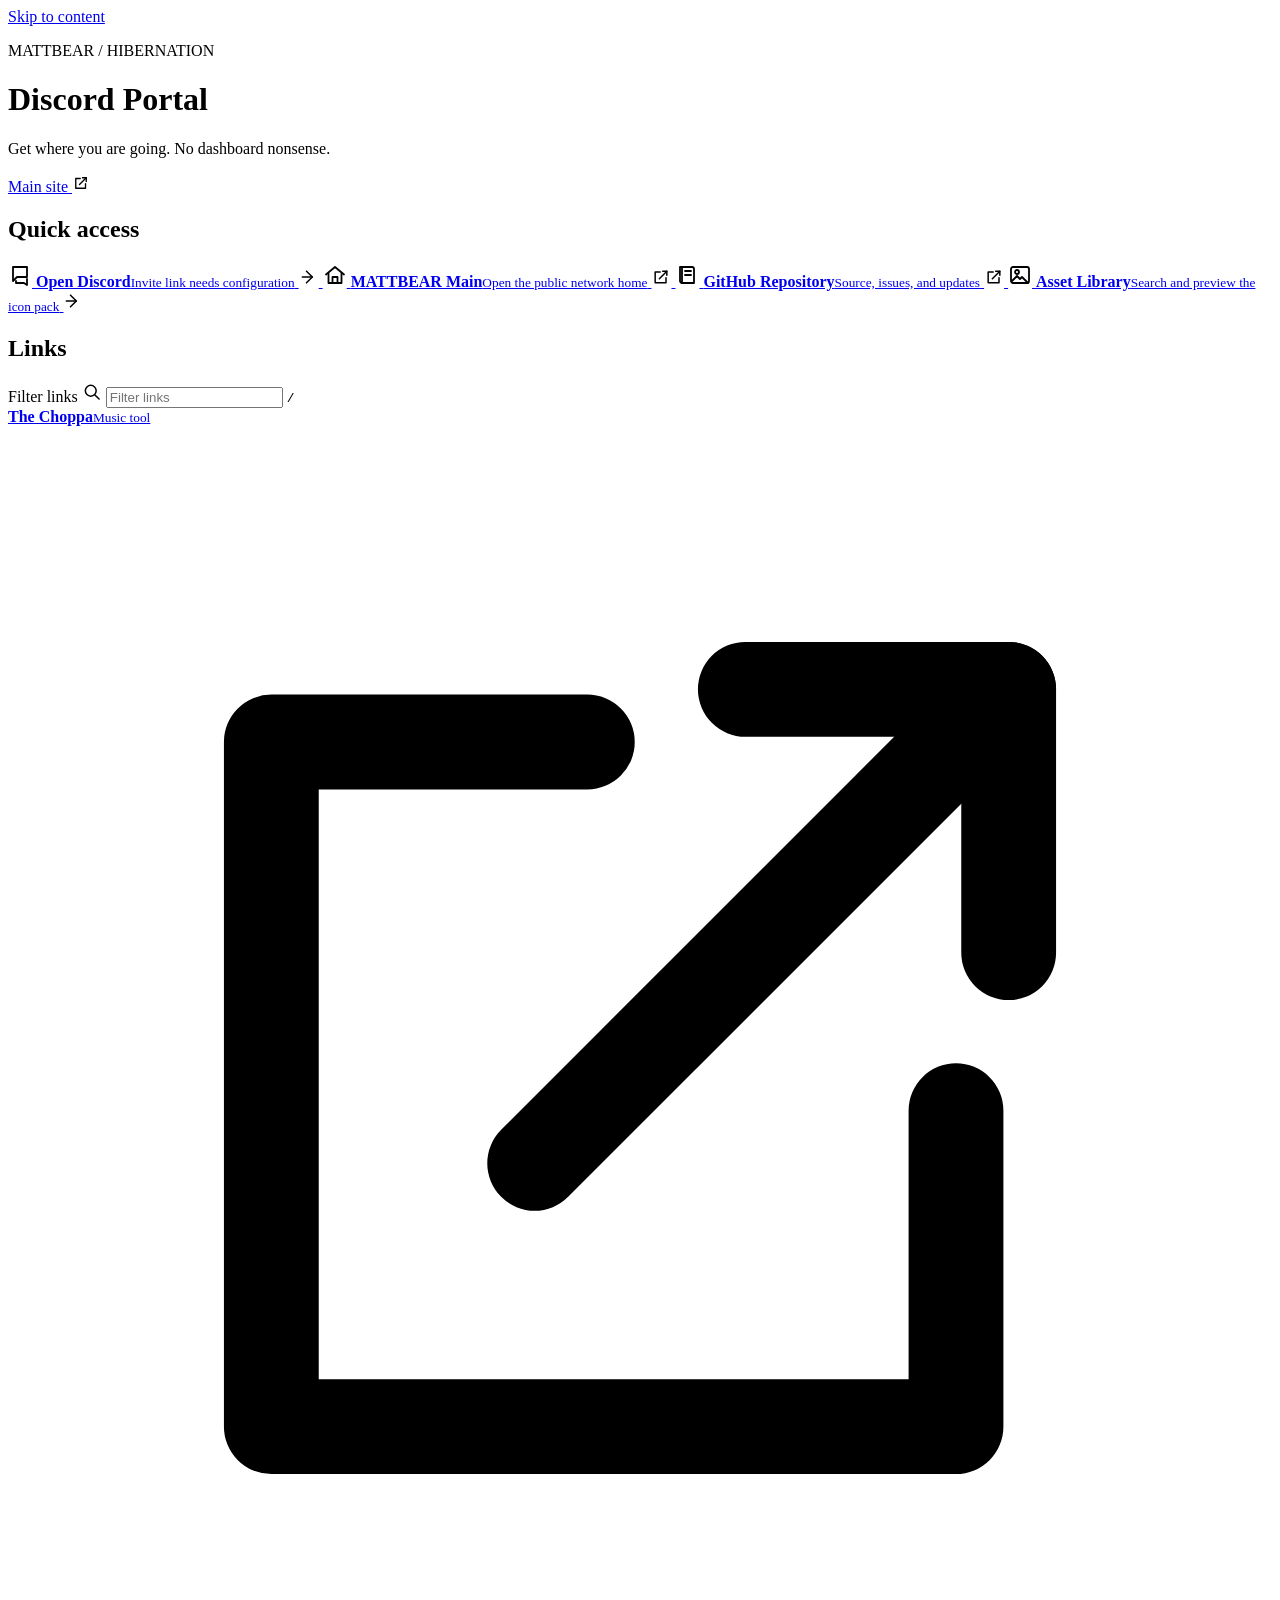
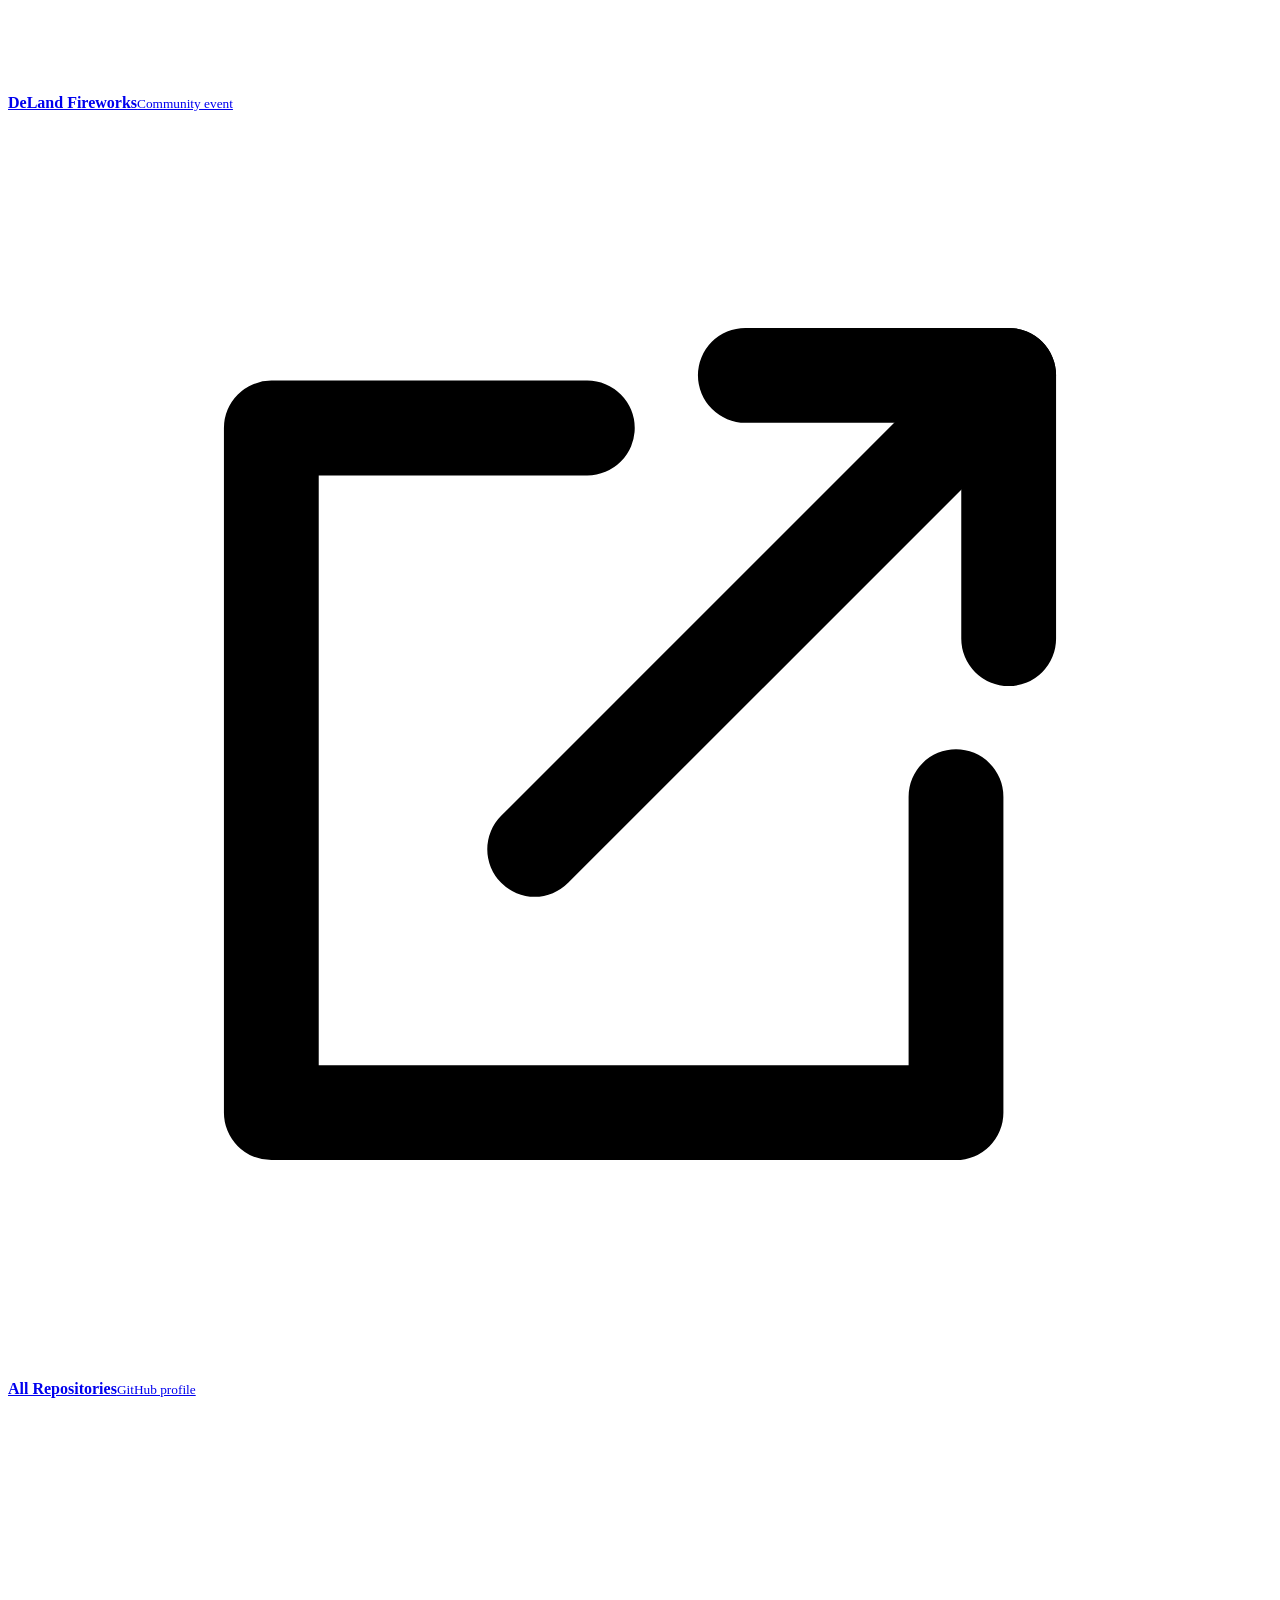
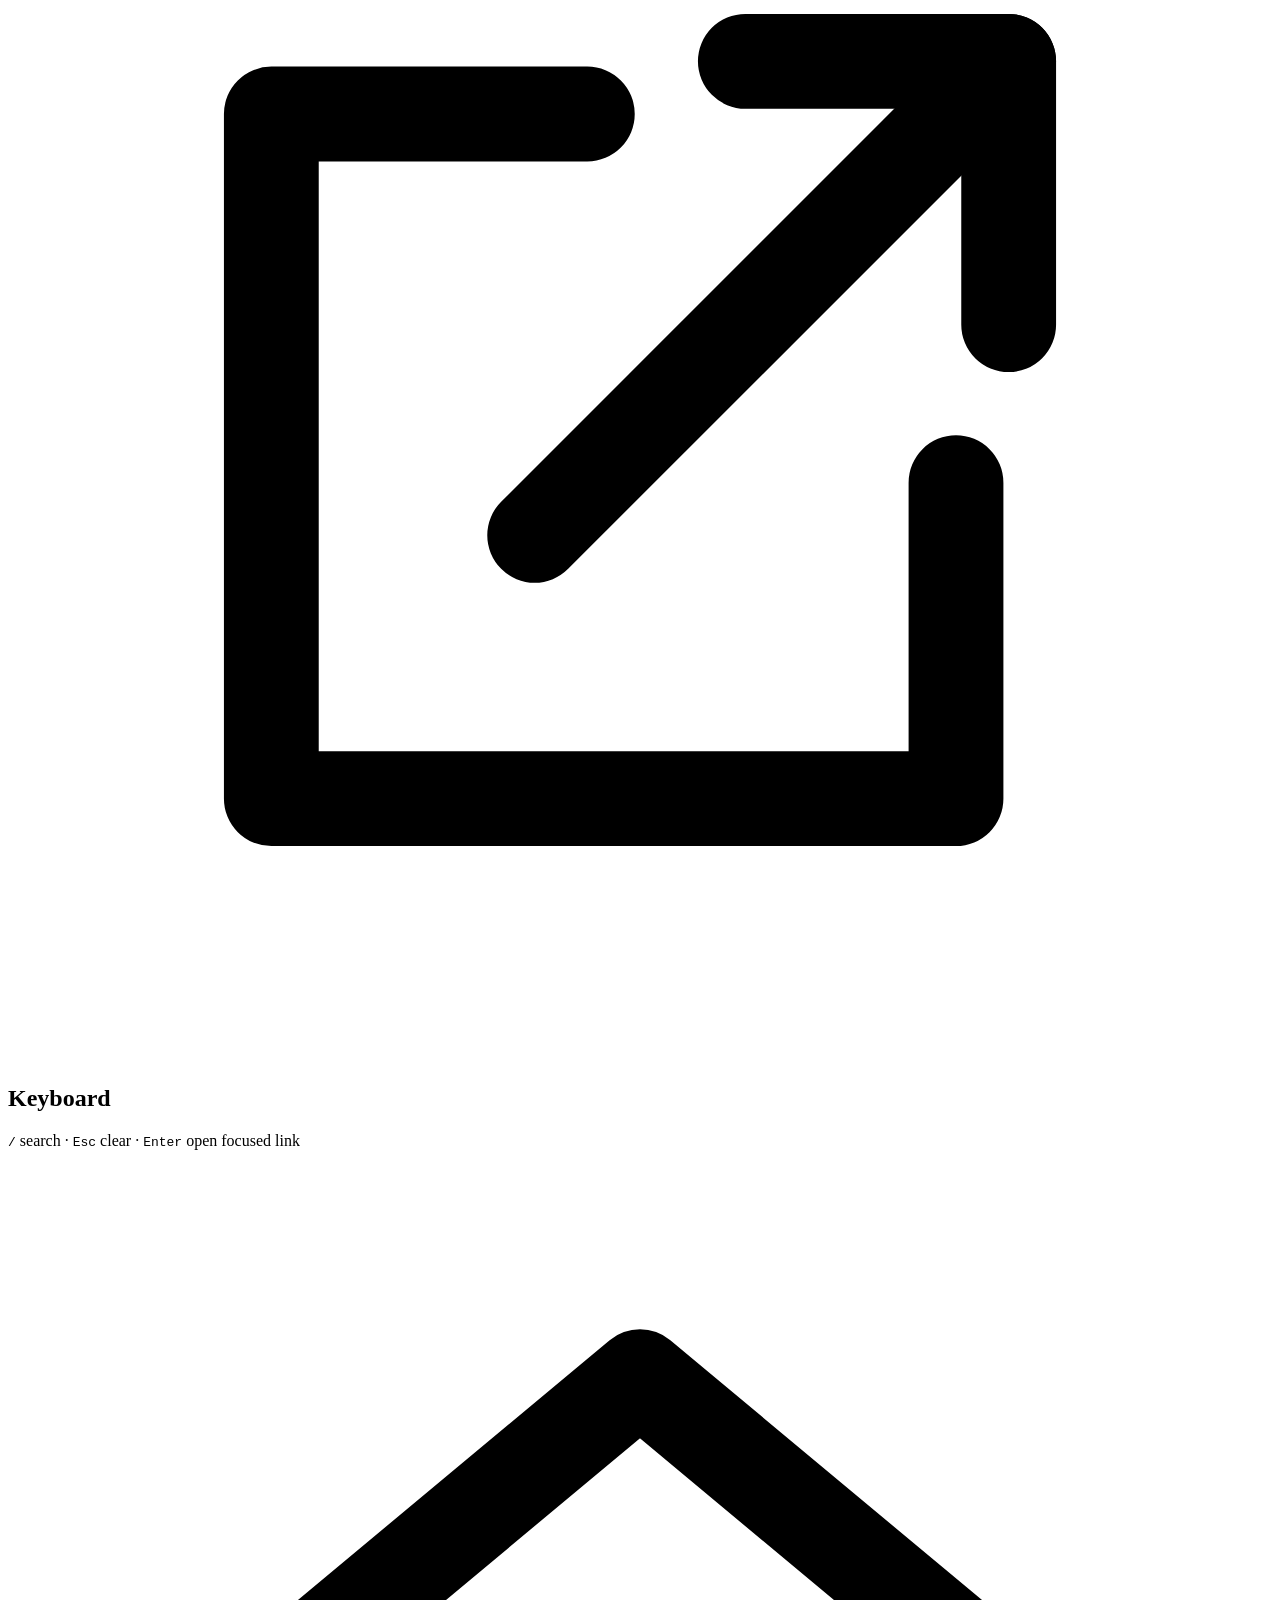
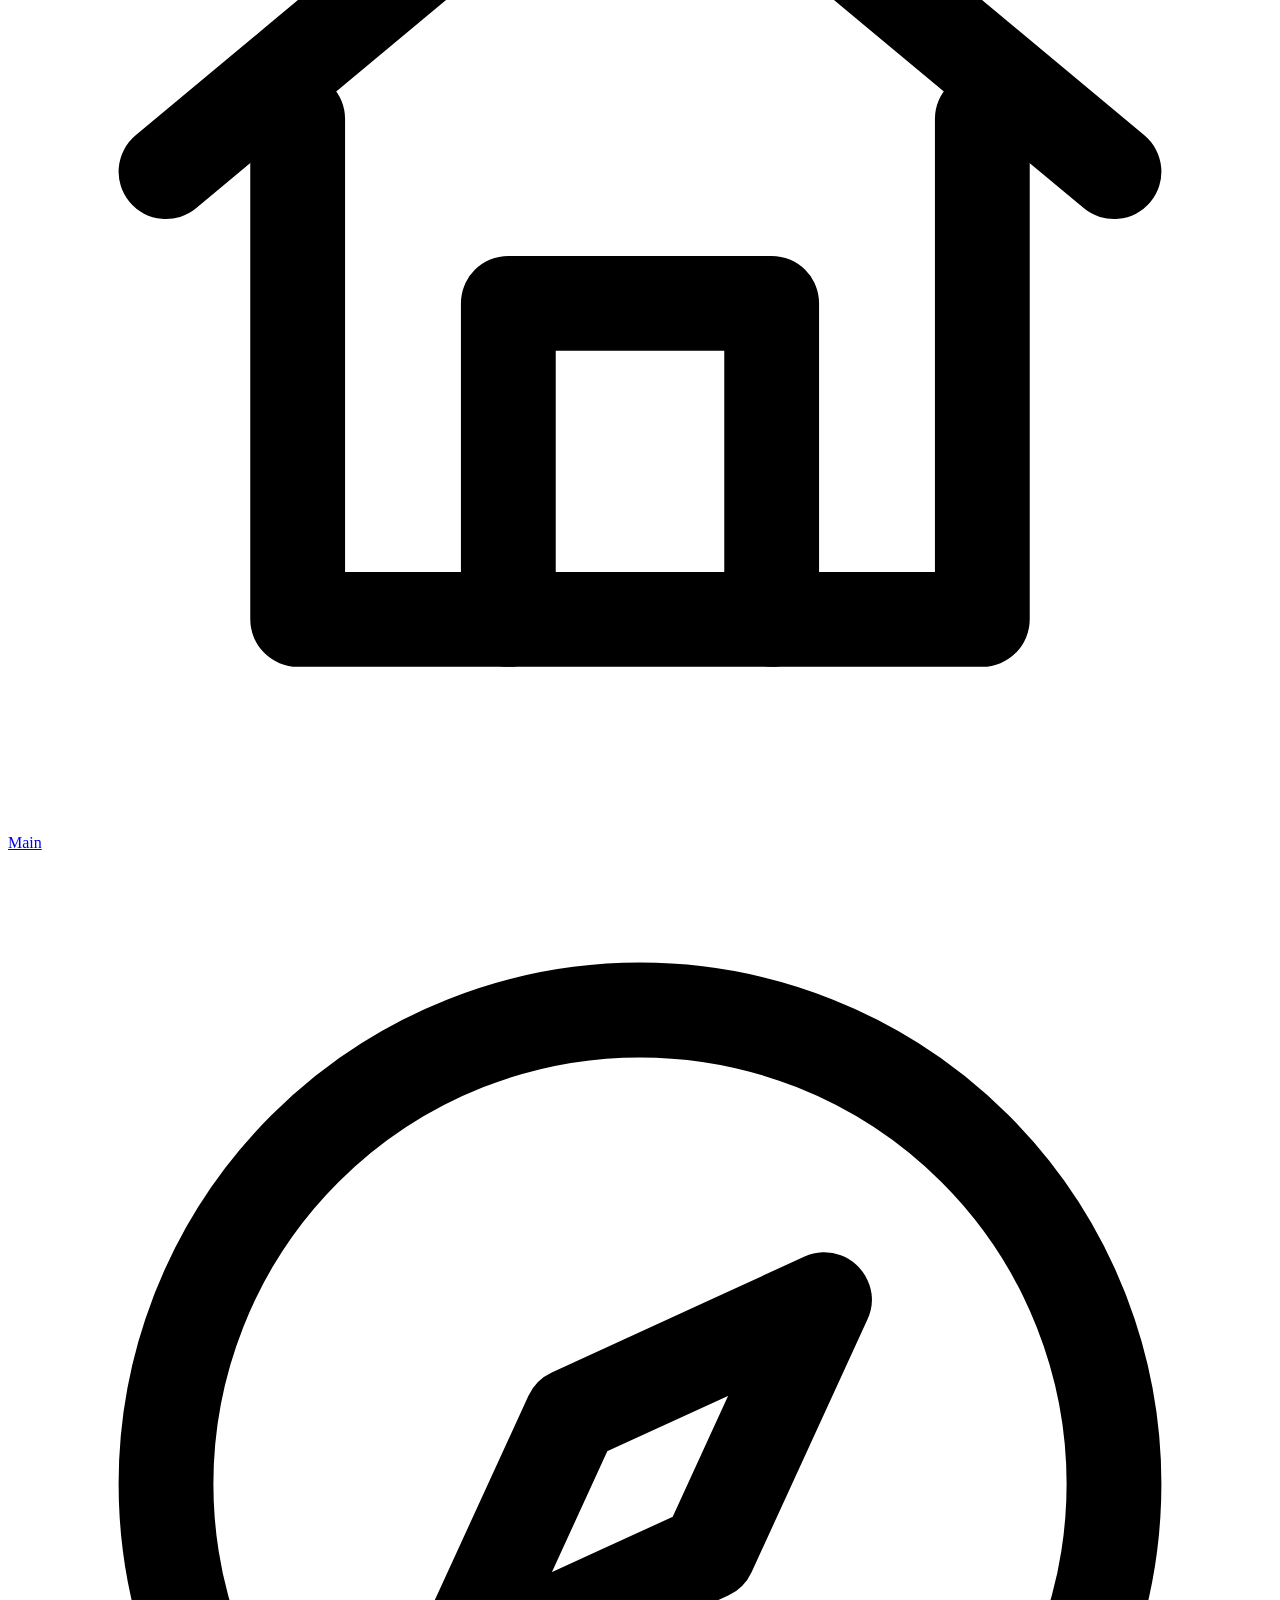
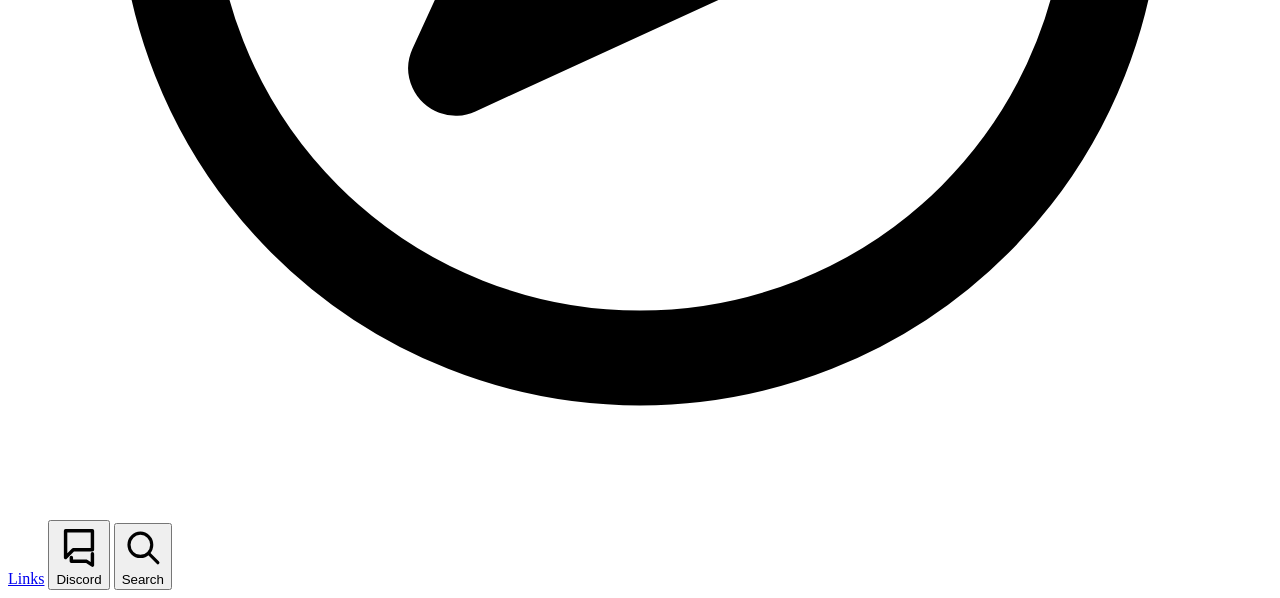
==== index.html @ 4f314963 "Build useful mobile-first Discord portal" ====
<!doctype html>
<html lang="en">
<head>
  <meta charset="utf-8">
  <meta name="viewport" content="width=device-width,initial-scale=1,viewport-fit=cover">
  <title>MATTBEAR Discord Portal</title>
  <meta name="description" content="Fast access to the MATTBEAR Discord community, projects, tools, and public links.">
  <meta name="theme-color" content="#1e1f22">
  <meta name="robots" content="index,follow">
  <link rel="canonical" href="https://bearicide.github.io/discord-/">
  <meta property="og:title" content="MATTBEAR Discord Portal">
  <meta property="og:description" content="Community links, projects, and tools in one fast mobile-first portal.">
  <meta property="og:type" content="website">
  <meta property="og:url" content="https://bearicide.github.io/discord-/">
  <link rel="stylesheet" href="css/tokens.css">
  <link rel="stylesheet" href="css/components.css">
  <link rel="stylesheet" href="css/app.css">
  <script type="application/ld+json">{"@context":"https://schema.org","@type":"WebSite","name":"MATTBEAR Discord Portal","url":"https://bearicide.github.io/discord-/"}</script>
</head>
<body>
  <a class="skip-link" href="#main">Skip to content</a>
  <header class="site-header">
    <div>
      <p class="eyebrow">MATTBEAR / HIBERNATION</p>
      <h1>Discord Portal</h1>
      <p class="subtitle">Get where you are going. No dashboard nonsense.</p>
    </div>
    <a class="header-link" href="https://bearicide.github.io/" aria-label="Open the main MATTBEAR site">
      Main site <img src="icons/navigation/external-link.svg" alt="" width="18" height="18">
    </a>
  </header>

  <main id="main">
    <section class="quick-actions" aria-labelledby="quick-heading">
      <h2 id="quick-heading">Quick access</h2>
      <div class="action-list">
        <a class="action-row primary" id="discord-link" href="#" aria-describedby="discord-status">
          <img src="icons/community/messages.svg" alt="" width="24" height="24">
          <span><strong>Open Discord</strong><small id="discord-status">Invite link needs configuration</small></span>
          <img src="icons/navigation/forward.svg" alt="" width="20" height="20">
        </a>
        <a class="action-row" href="https://bearicide.github.io/">
          <img src="icons/navigation/home.svg" alt="" width="24" height="24">
          <span><strong>MATTBEAR Main</strong><small>Open the public network home</small></span>
          <img src="icons/navigation/external-link.svg" alt="" width="20" height="20">
        </a>
        <a class="action-row" href="https://github.com/bearicide/discord-">
          <img src="icons/media/repository.svg" alt="" width="24" height="24">
          <span><strong>GitHub Repository</strong><small>Source, issues, and updates</small></span>
          <img src="icons/navigation/external-link.svg" alt="" width="20" height="20">
        </a>
        <a class="action-row" href="preview/">
          <img src="icons/media/image.svg" alt="" width="24" height="24">
          <span><strong>Asset Library</strong><small>Search and preview the icon pack</small></span>
          <img src="icons/navigation/forward.svg" alt="" width="20" height="20">
        </a>
      </div>
    </section>

    <section aria-labelledby="links-heading">
      <div class="section-heading">
        <h2 id="links-heading">Links</h2>
        <label class="search-box">
          <span class="sr-only">Filter links</span>
          <img src="icons/navigation/search.svg" alt="" width="20" height="20">
          <input id="link-search" type="search" placeholder="Filter links" autocomplete="off">
          <kbd>/</kbd>
        </label>
      </div>
      <div class="link-list" id="link-list">
        <a href="https://bearicide.github.io/the-choppa/" data-search="the choppa music audio launchkey">
          <span><strong>The Choppa</strong><small>Music tool</small></span><img src="icons/navigation/external-link.svg" alt="">
        </a>
        <a href="https://bearicide.github.io/delandfireworks/" data-search="deland fireworks flushing event">
          <span><strong>DeLand Fireworks</strong><small>Community event</small></span><img src="icons/navigation/external-link.svg" alt="">
        </a>
        <a href="https://github.com/bearicide" data-search="github repositories code projects">
          <span><strong>All Repositories</strong><small>GitHub profile</small></span><img src="icons/navigation/external-link.svg" alt="">
        </a>
      </div>
      <p class="empty-state" id="empty-state" hidden>No matching links.</p>
    </section>

    <section class="help" aria-labelledby="help-heading">
      <h2 id="help-heading">Keyboard</h2>
      <p><kbd>/</kbd> search · <kbd>Esc</kbd> clear · <kbd>Enter</kbd> open focused link</p>
    </section>
  </main>

  <nav class="mobile-nav" aria-label="Primary">
    <a href="https://bearicide.github.io/"><img src="icons/navigation/home.svg" alt=""><span>Main</span></a>
    <a href="#links-heading"><img src="icons/navigation/compass.svg" alt=""><span>Links</span></a>
    <button type="button" id="mobile-discord"><img src="icons/community/messages.svg" alt=""><span>Discord</span></button>
    <button type="button" id="mobile-search"><img src="icons/navigation/search.svg" alt=""><span>Search</span></button>
  </nav>

  <script src="js/config.js"></script>
  <script src="js/app.js"></script>
</body>
</html>
---- css/tokens.css ----
:root{
--discord-blurple:#5865F2;--discord-green:#23A559;--discord-yellow:#F0B232;--discord-red:#F23F43;
--discord-bg:#313338;--discord-bg-deep:#1E1F22;--discord-panel:#2B2D31;--discord-hover:#35373C;
--discord-line:#3F4147;--discord-text:#F2F3F5;--discord-muted:#B5BAC1;--discord-link:#00A8FC;
--radius-xs:4px;--radius-sm:8px;--radius-md:12px;--tap-size:44px;
}
---- css/components.css ----
.discord-shell{background:var(--discord-bg);color:var(--discord-text);font-family:Inter,system-ui,sans-serif}
.discord-row{display:flex;align-items:center;min-height:var(--tap-size);gap:.75rem;padding:.25rem .75rem;border-radius:var(--radius-xs)}
.discord-row:hover,.discord-row:focus-within{background:var(--discord-hover)}
.discord-icon{width:1.25rem;height:1.25rem;flex:none;color:var(--discord-muted)}
.discord-link{color:var(--discord-link);text-decoration:none}.discord-link:hover{text-decoration:underline}
.status-dot{width:.75rem;height:.75rem;border-radius:50%;display:inline-block}
.status-online{background:var(--discord-green)}.status-idle{background:var(--discord-yellow)}
.status-busy{background:var(--discord-red)}.status-offline{border:2px solid var(--discord-muted)}
@media(max-width:640px){.discord-row{padding:.4rem .65rem}.hide-mobile{display:none!important}}
@media(prefers-reduced-motion:reduce){*,*:before,*:after{scroll-behavior:auto!important;animation:none!important;transition:none!important}}
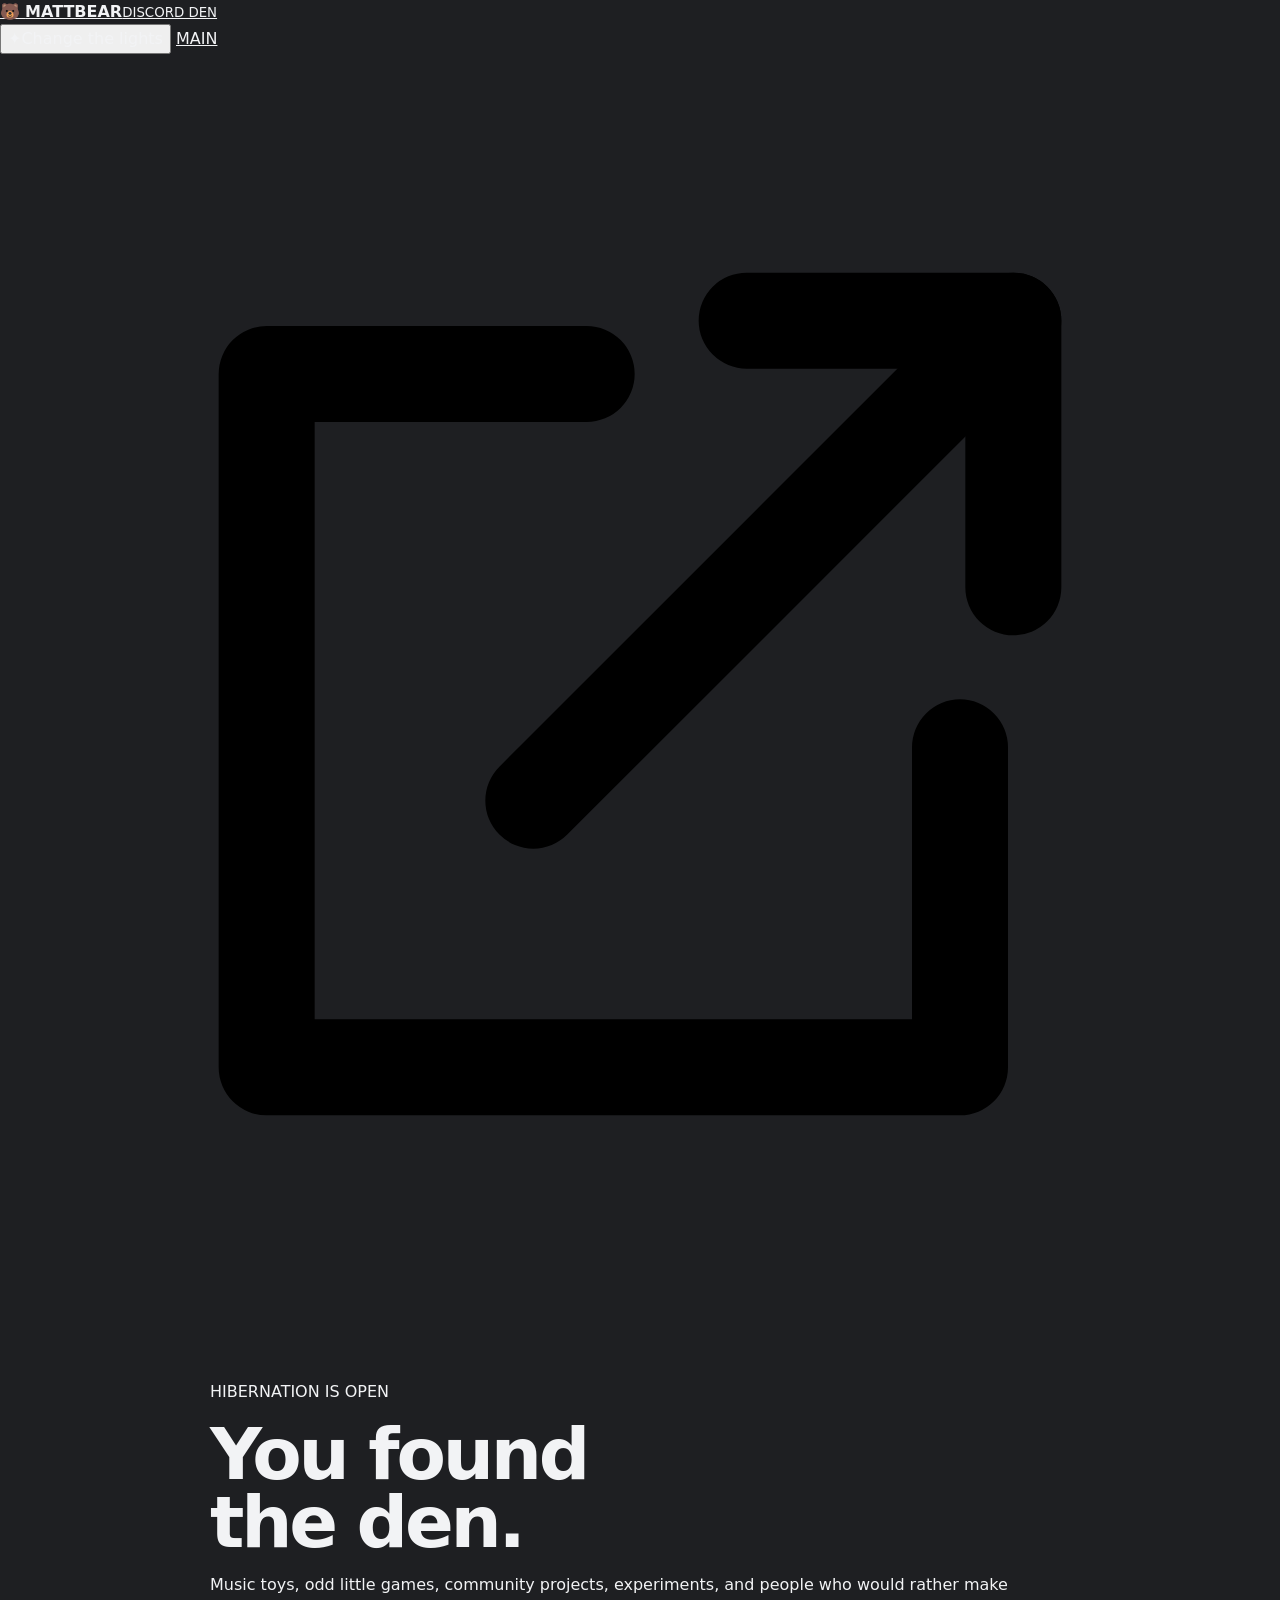
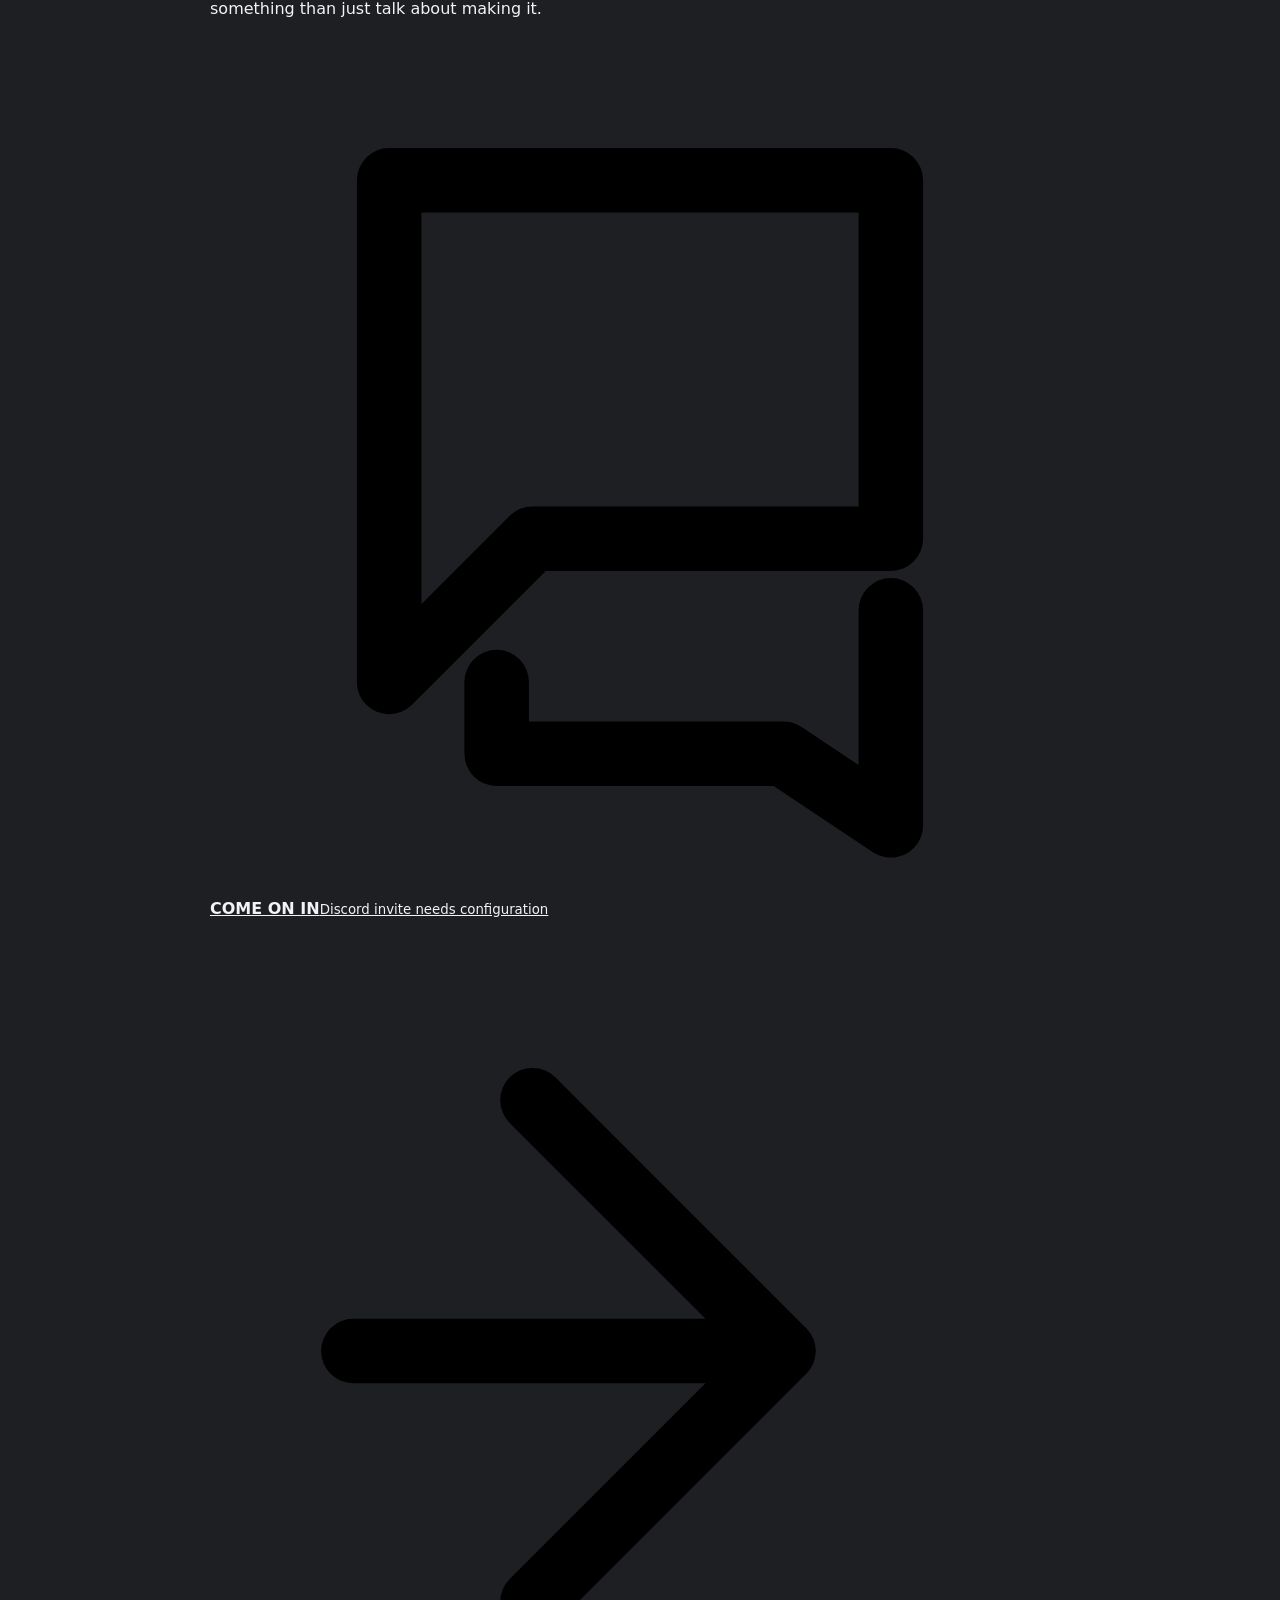
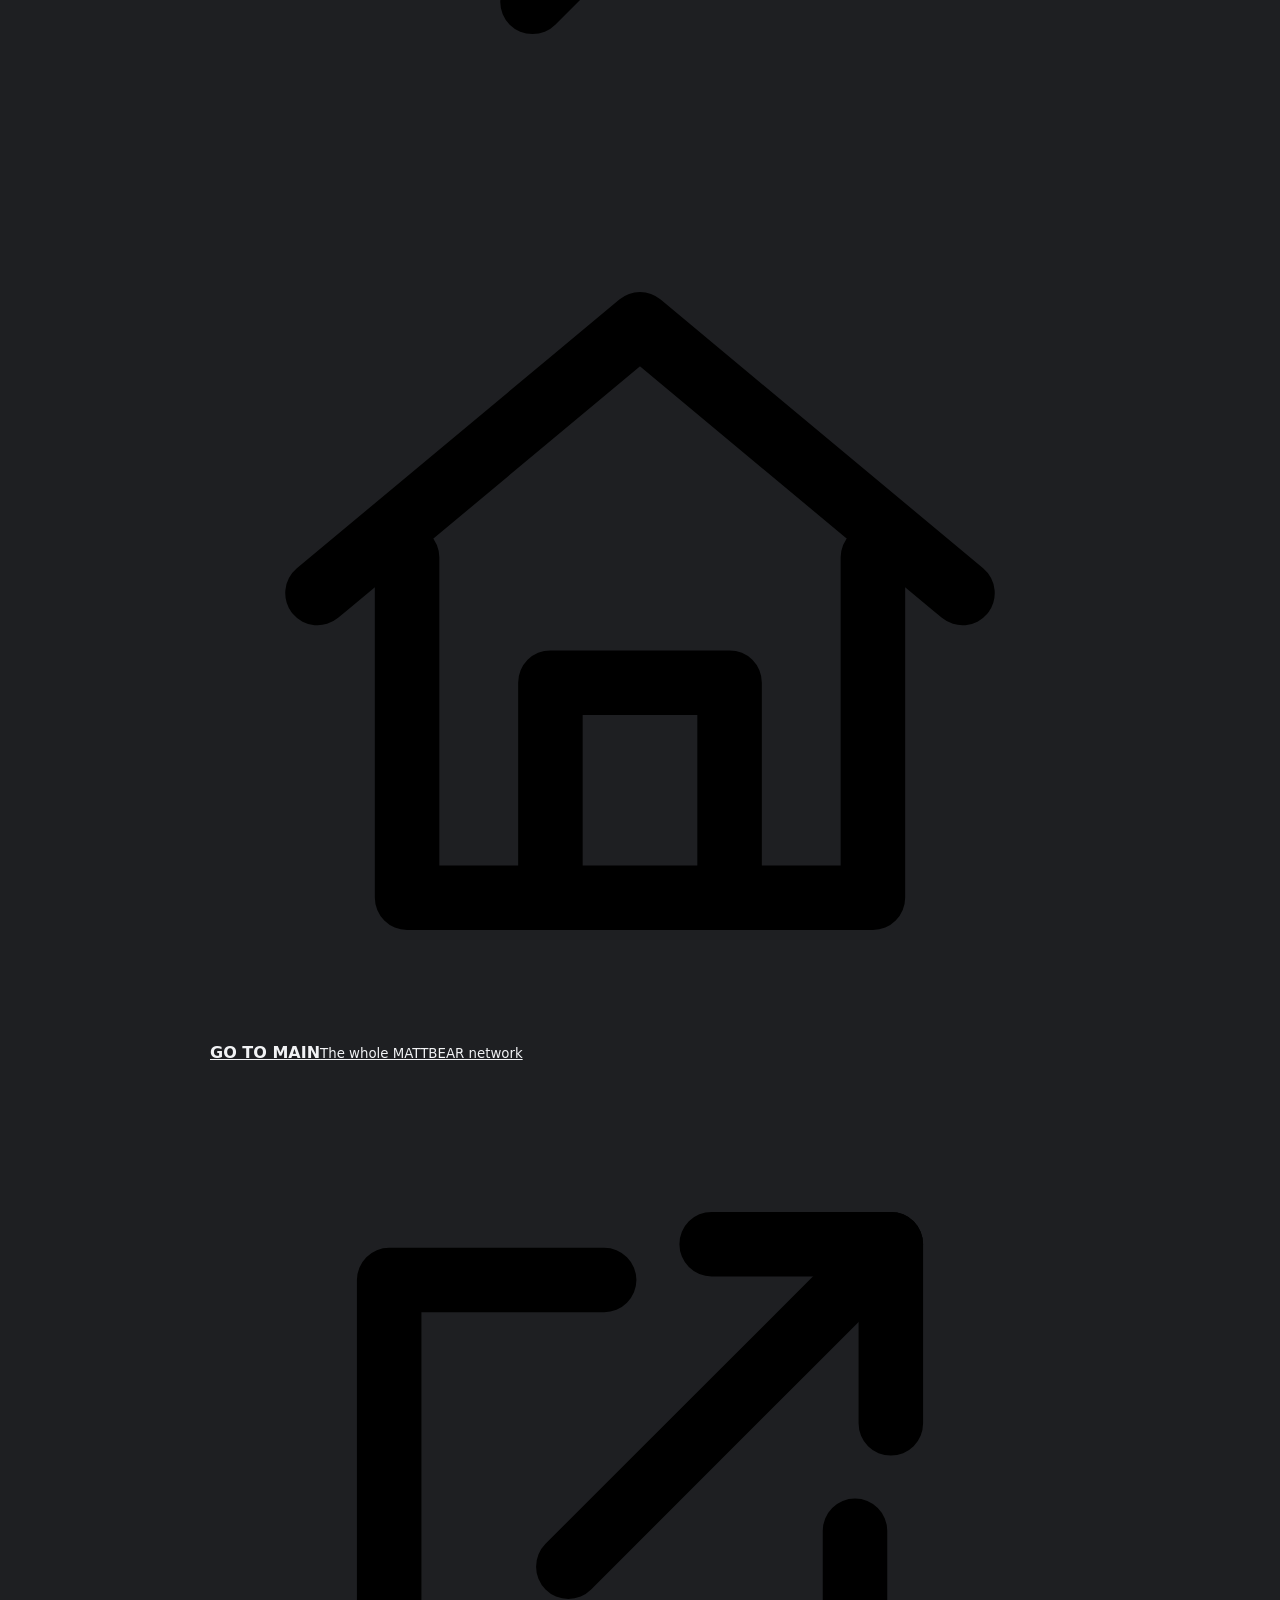
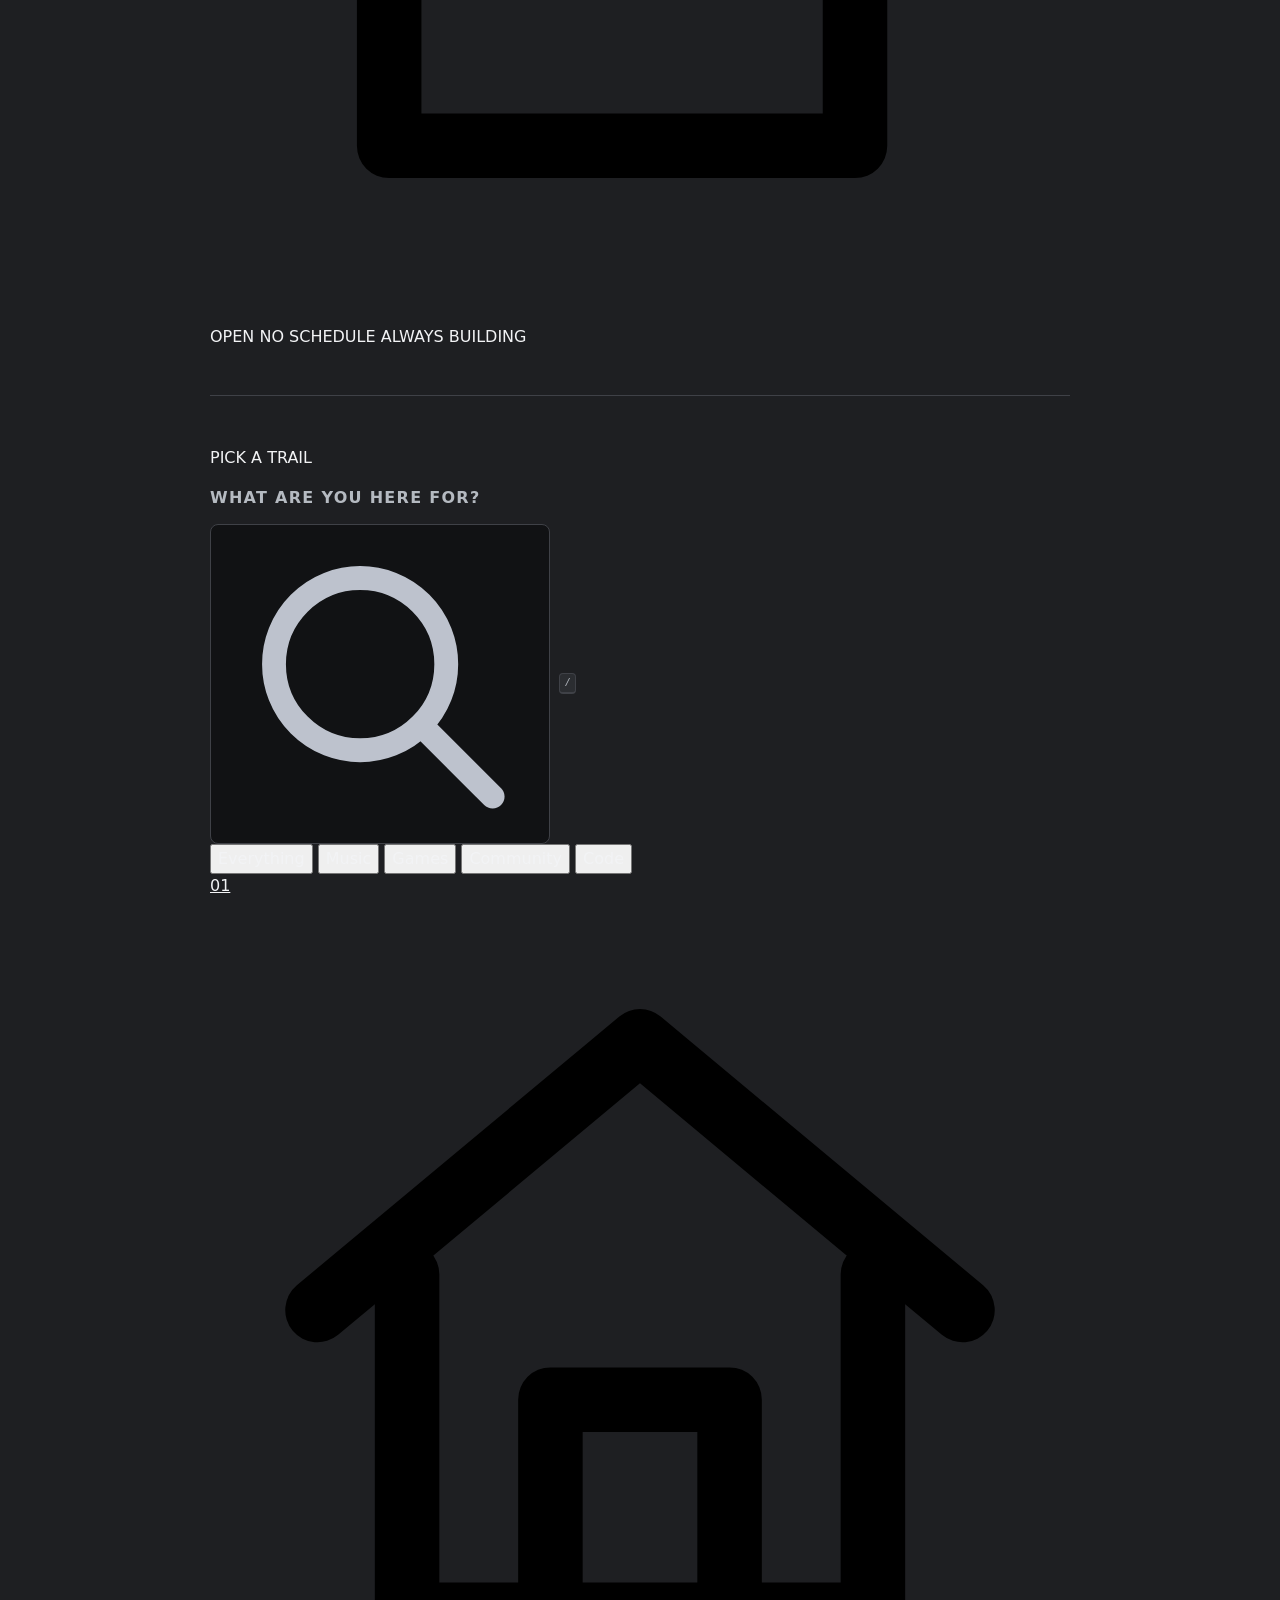
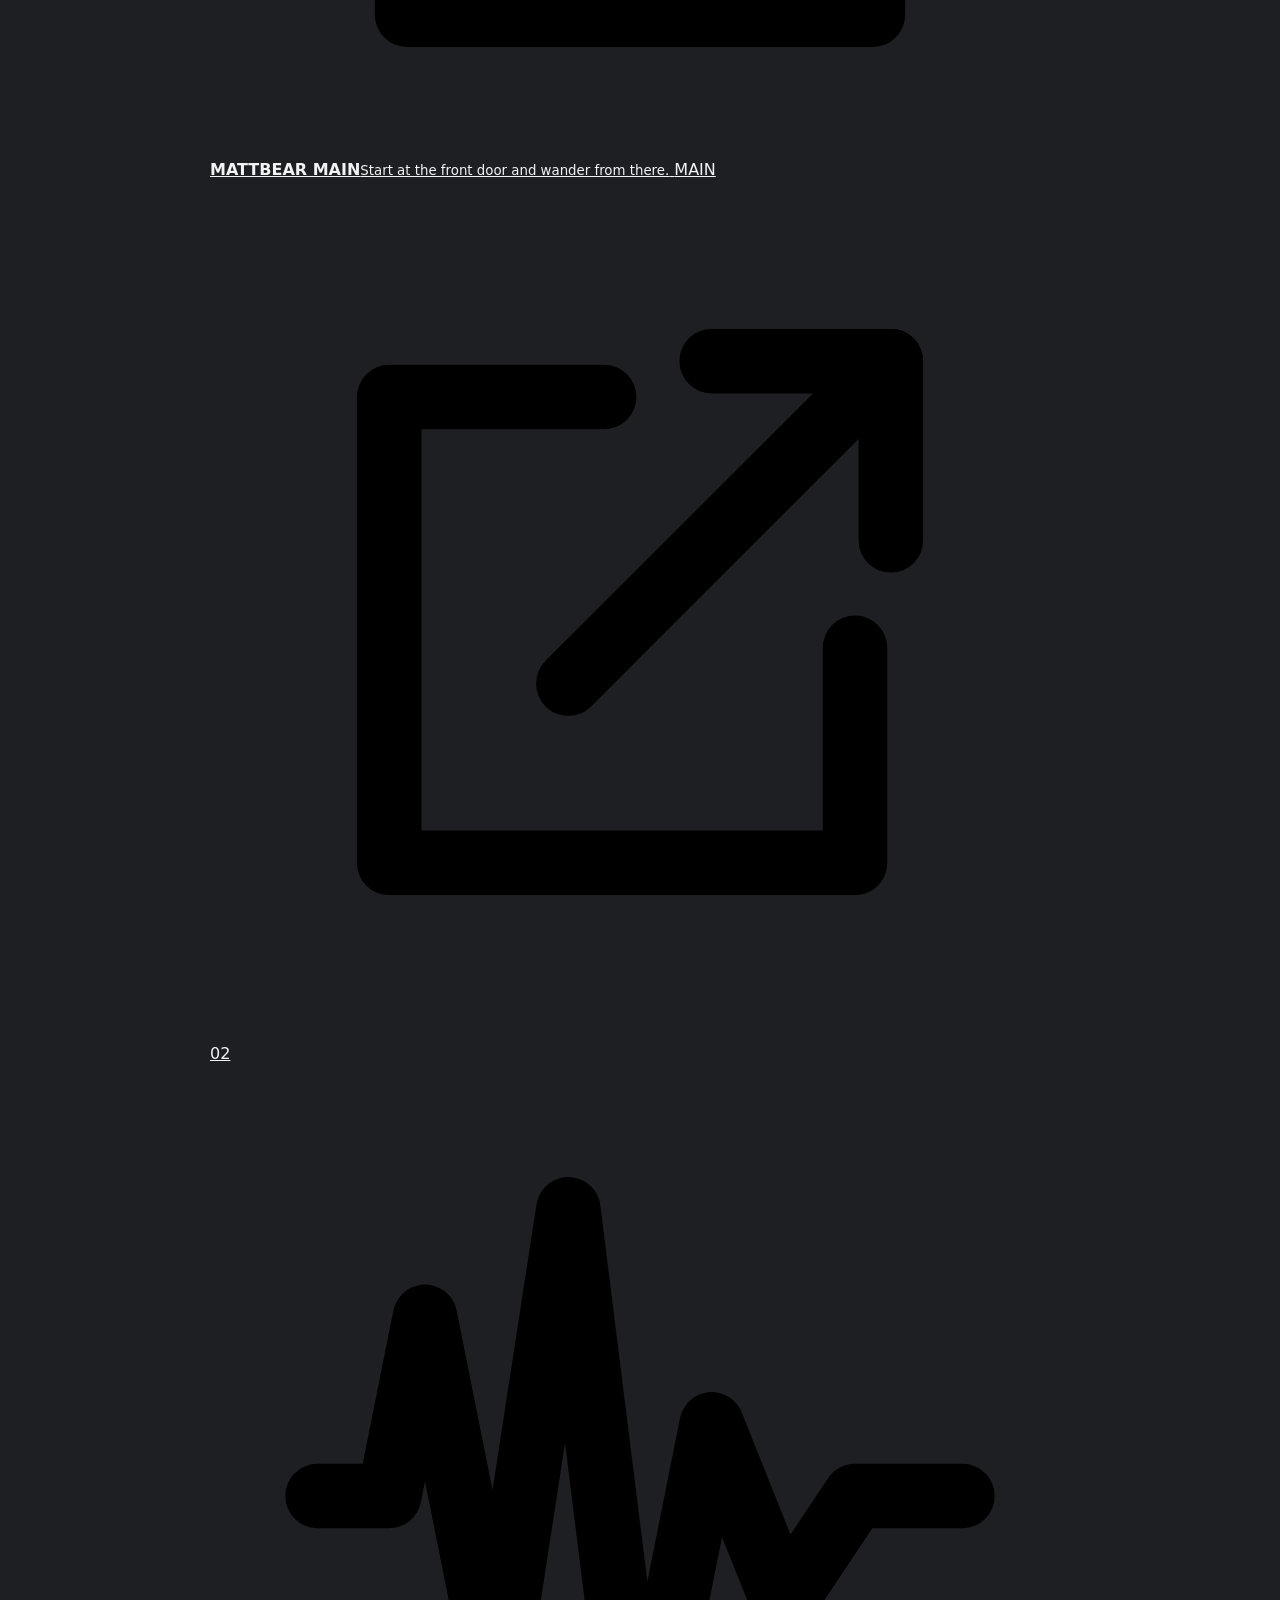
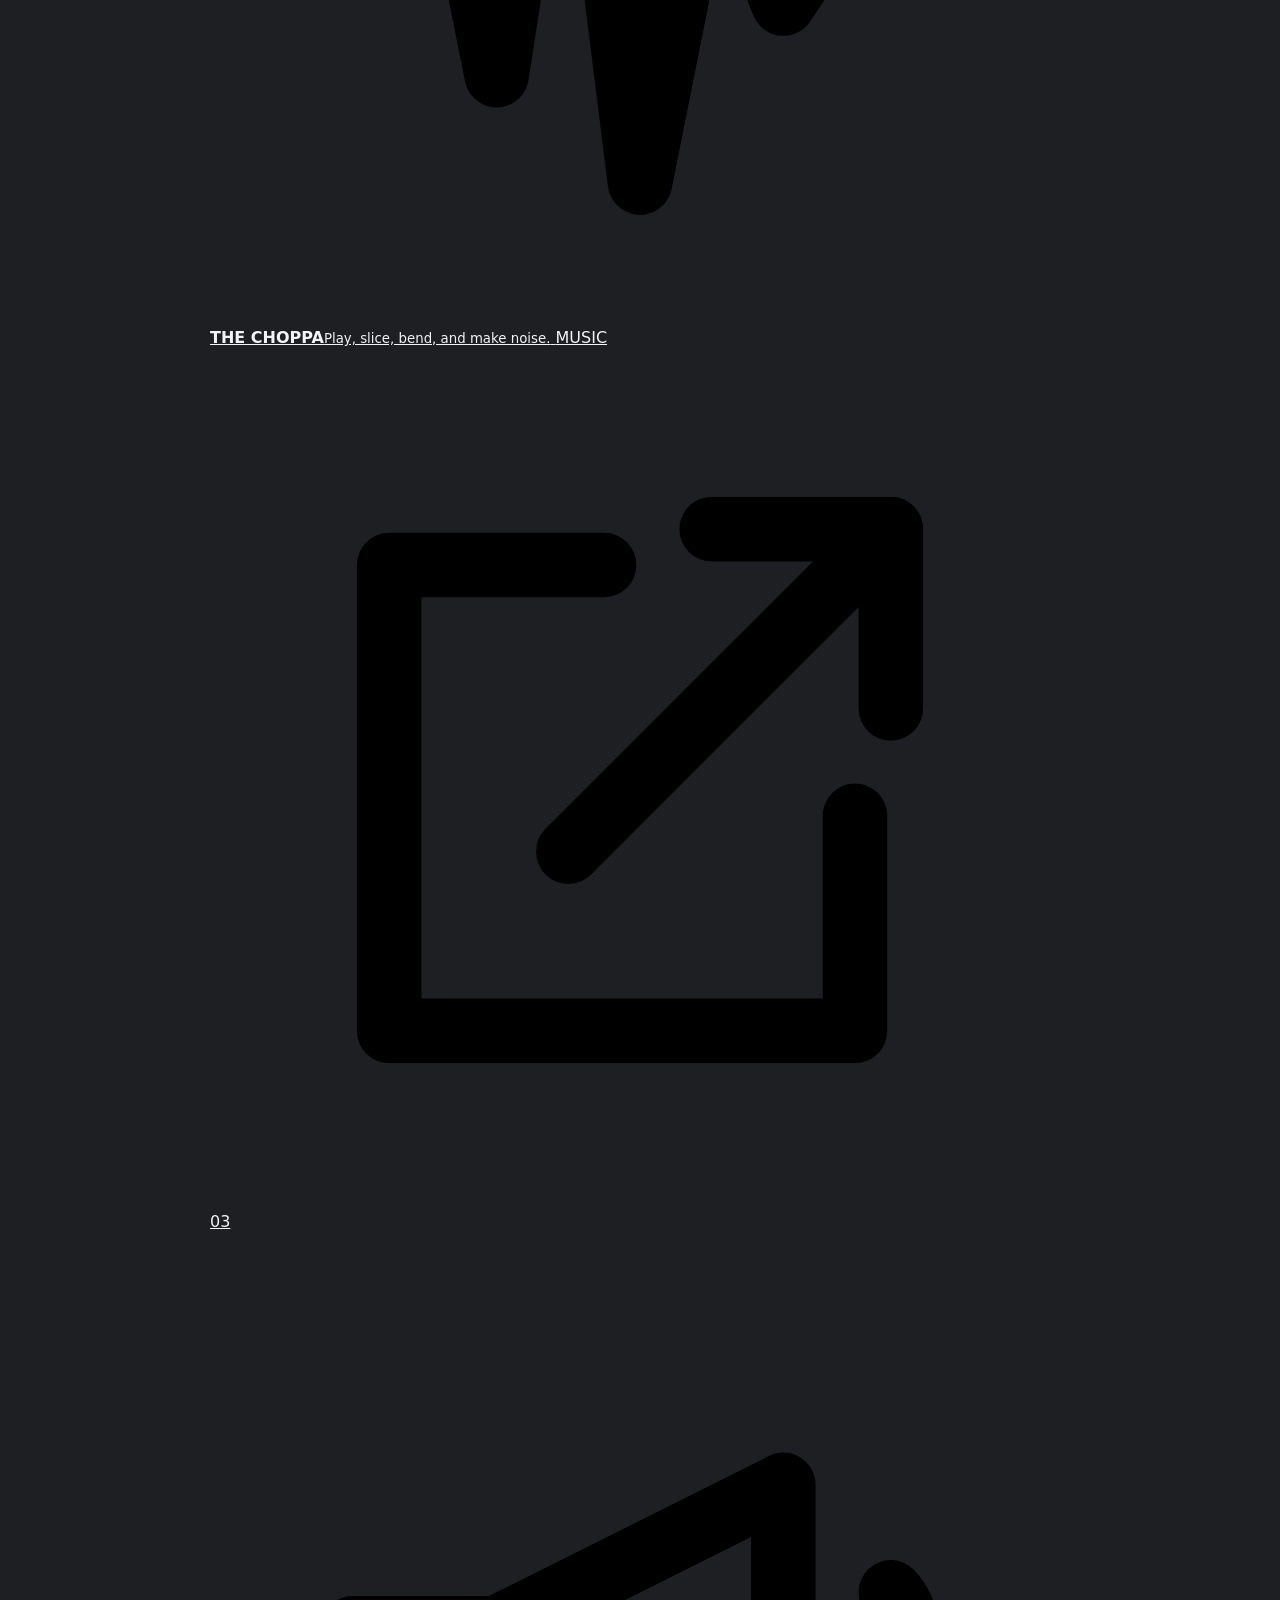
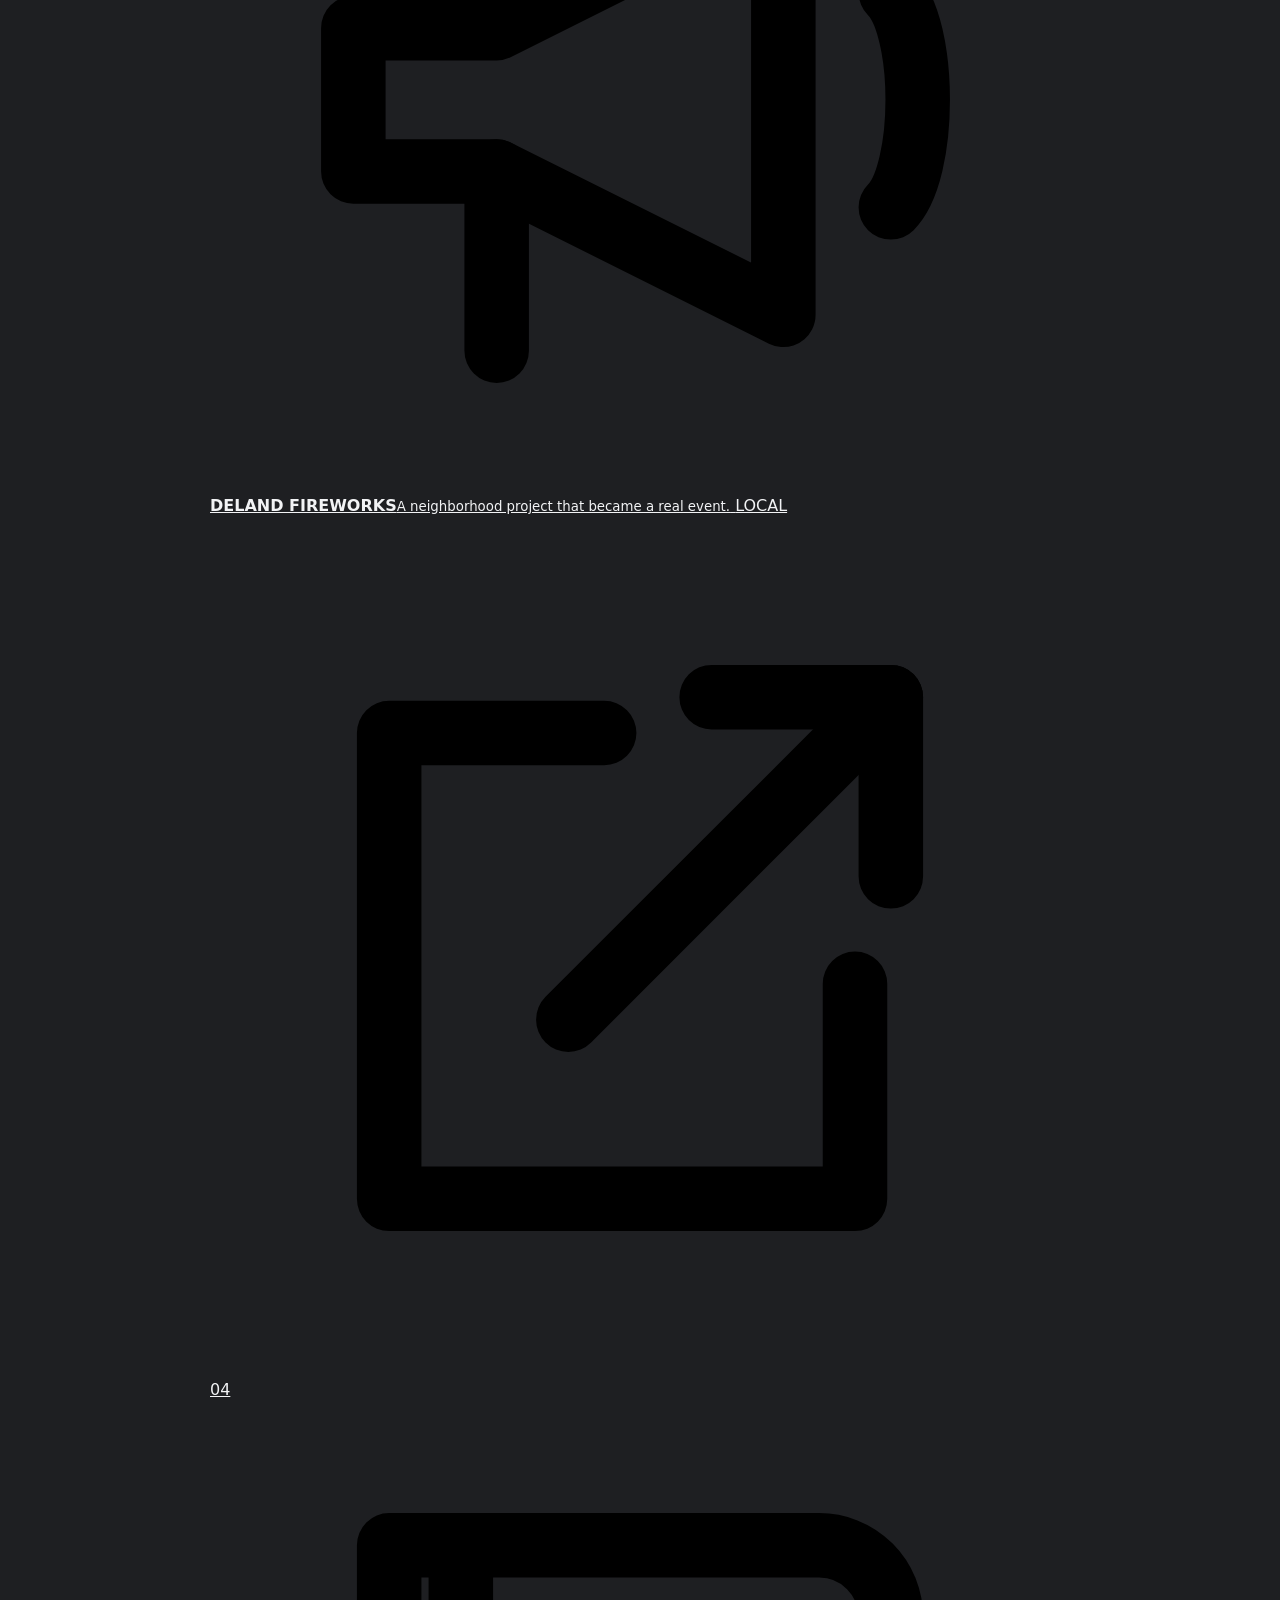
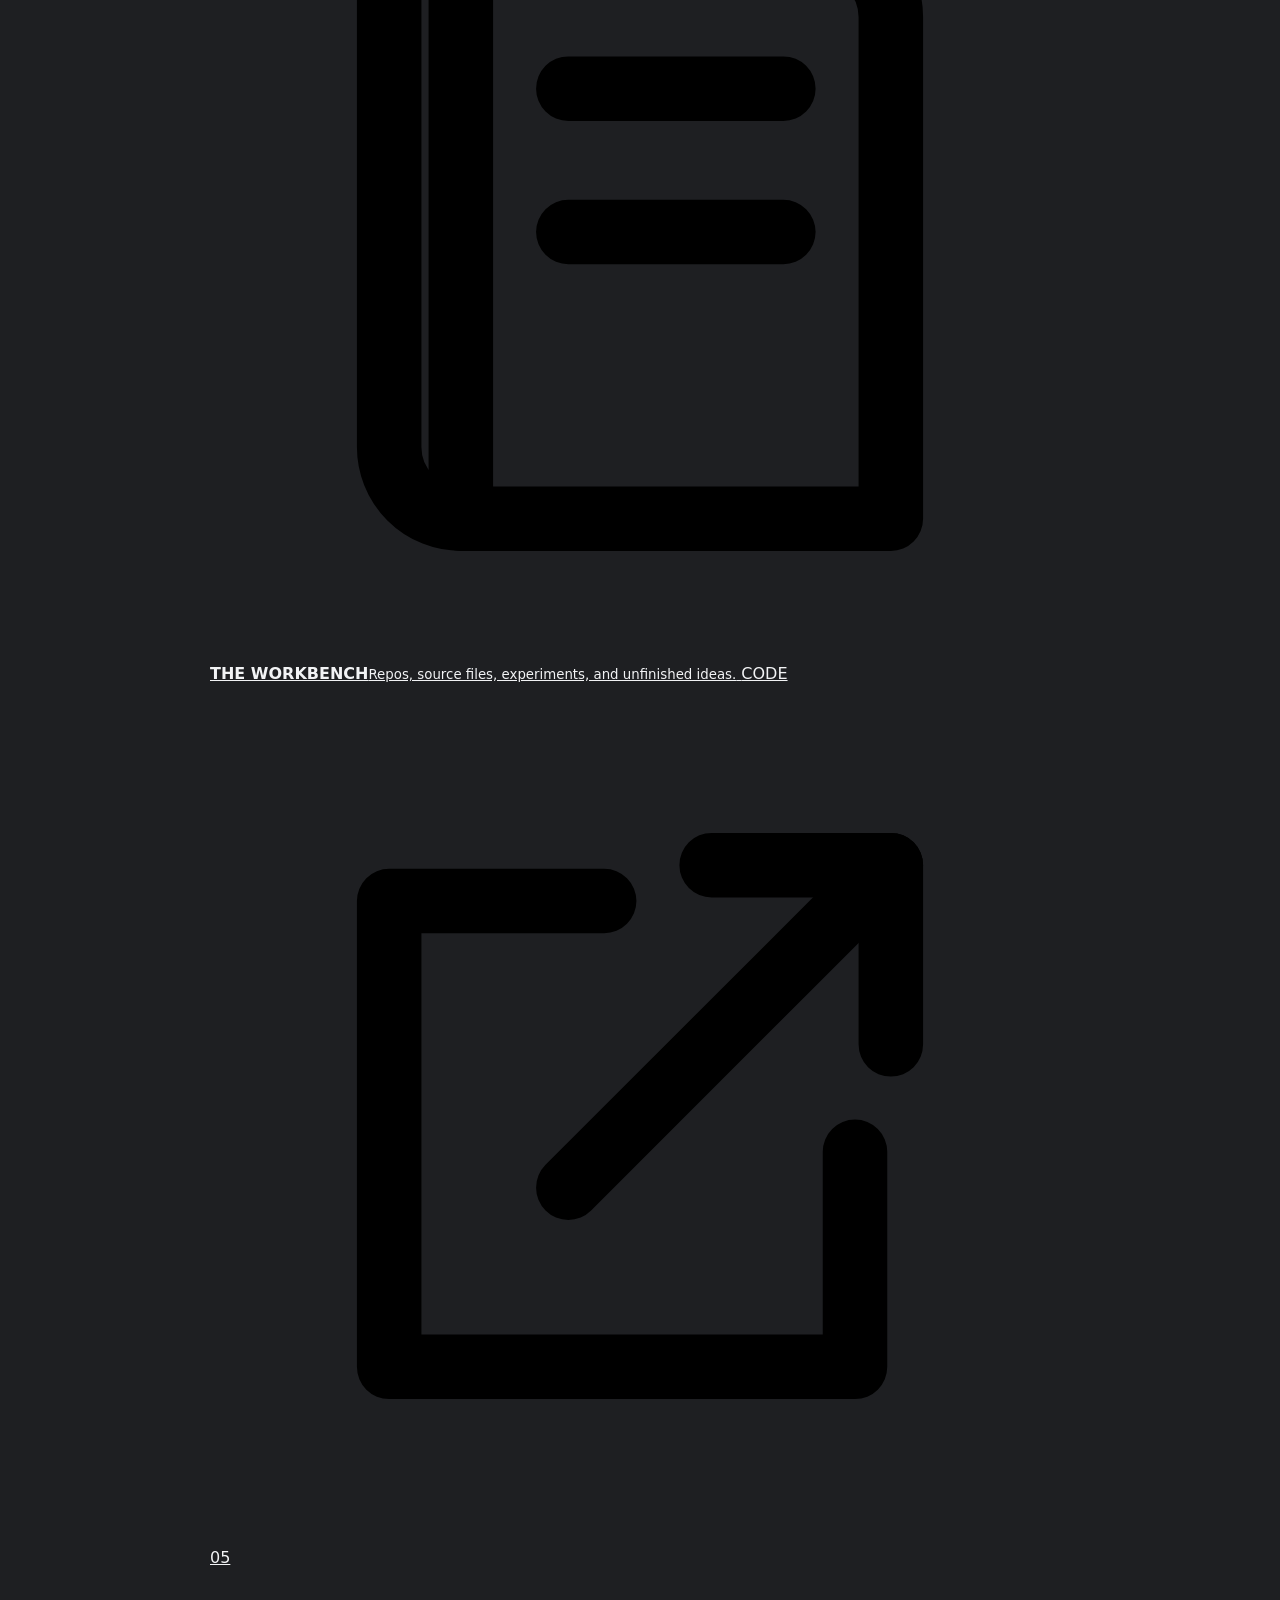
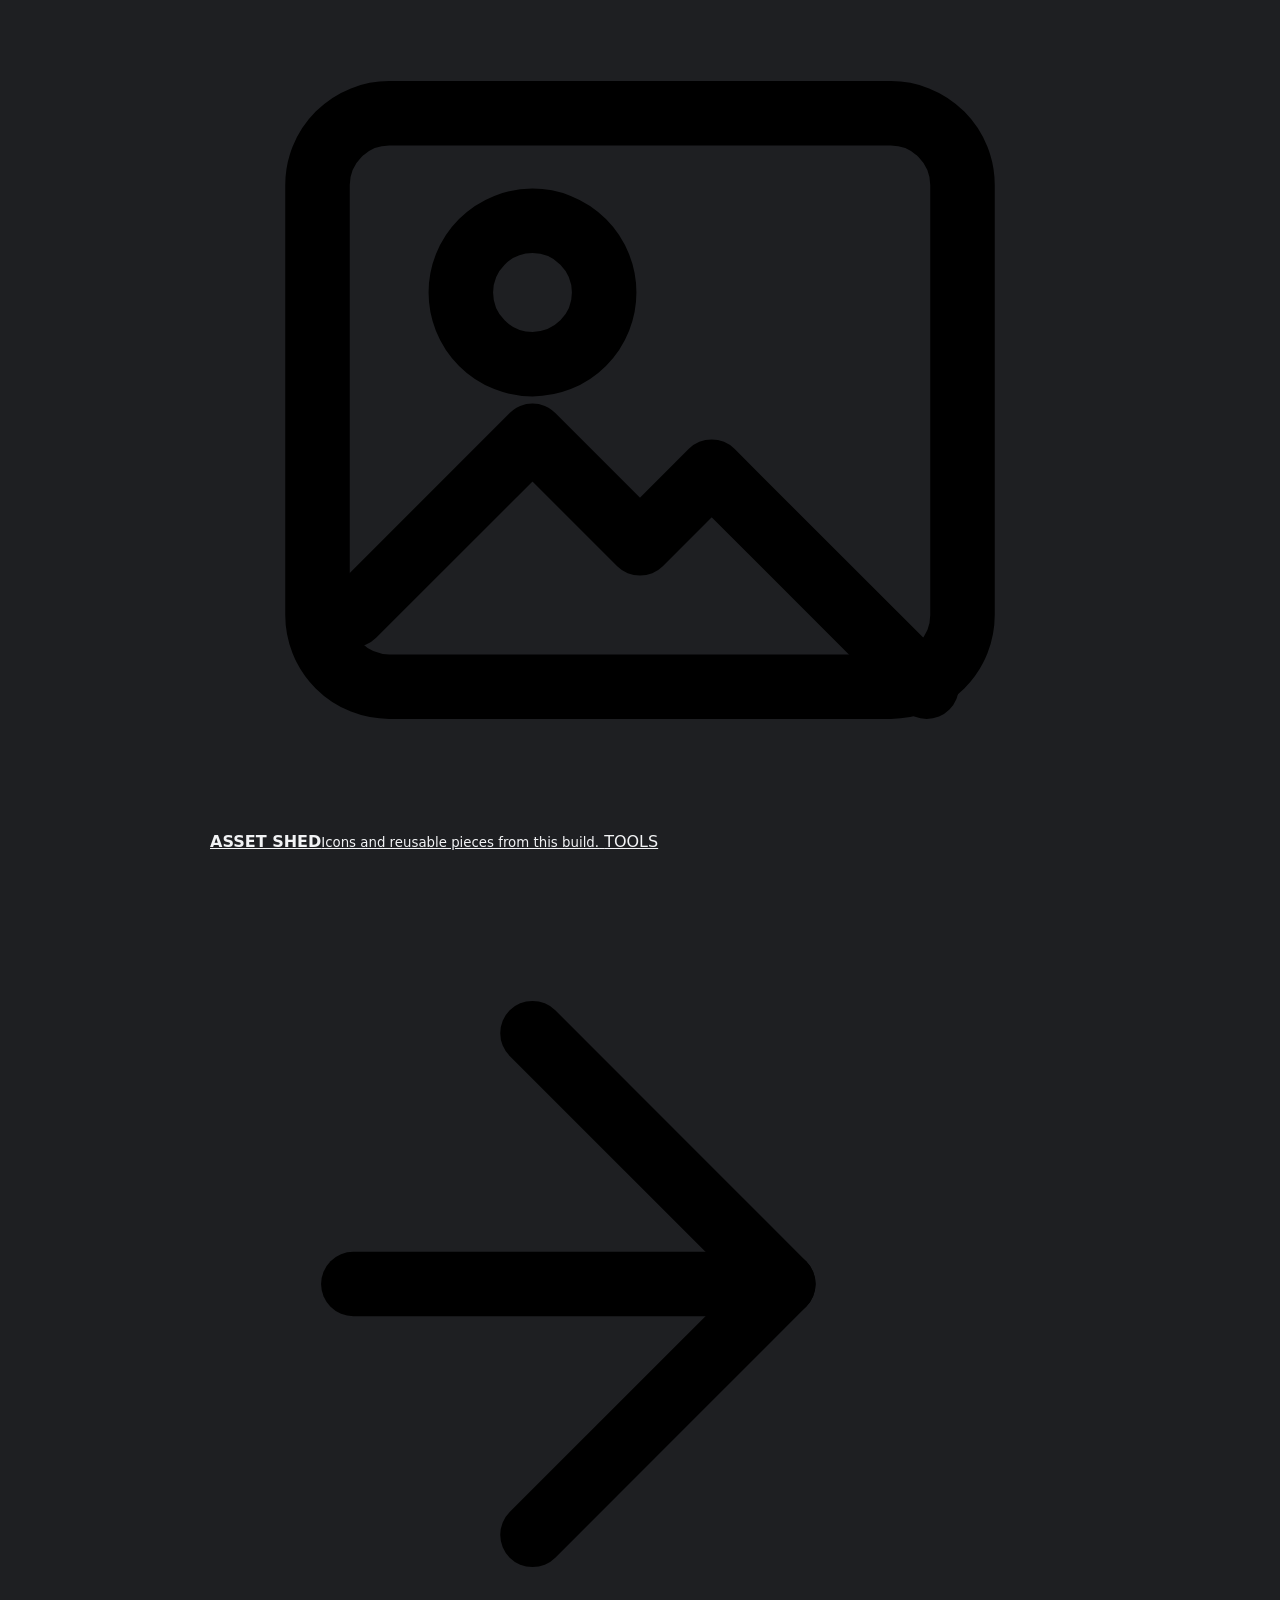
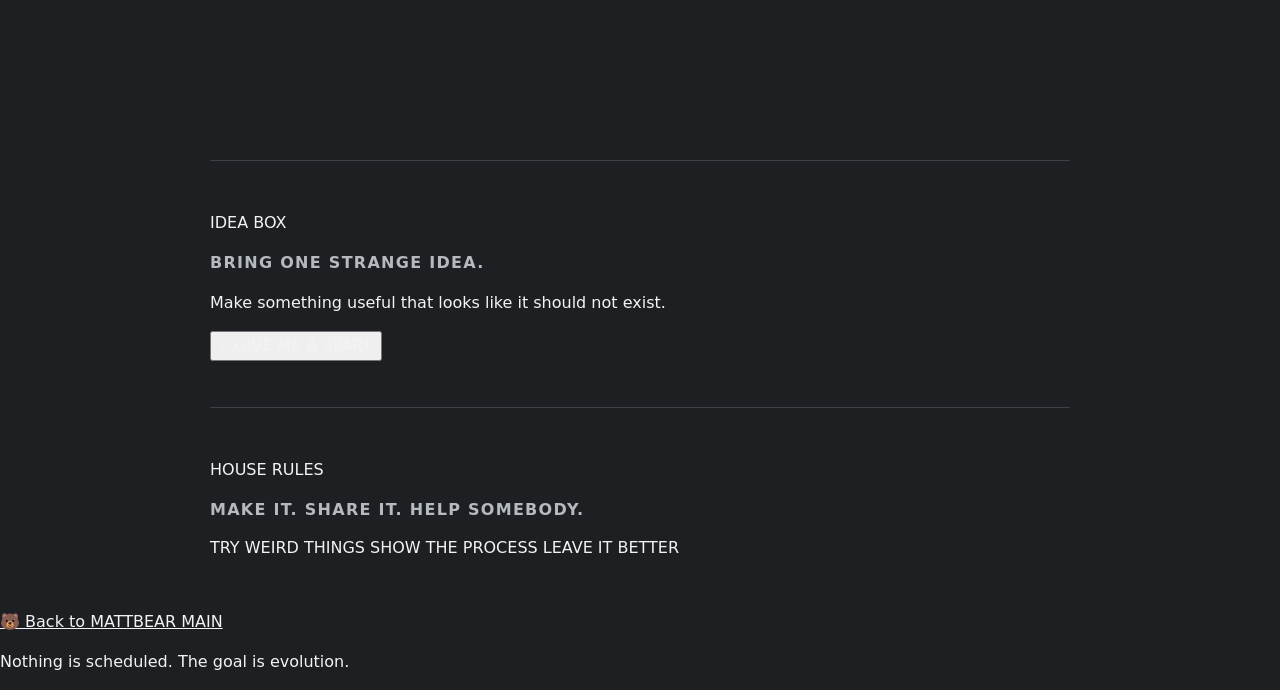
==== commit 9ea50eb1: "Redesign portal as bright interactive Discord den" ====
--- a/index.html
+++ b/index.html
@@ -3,95 +3,168 @@
 <head>
   <meta charset="utf-8">
   <meta name="viewport" content="width=device-width,initial-scale=1,viewport-fit=cover">
-  <title>MATTBEAR Discord Portal</title>
-  <meta name="description" content="Fast access to the MATTBEAR Discord community, projects, tools, and public links.">
-  <meta name="theme-color" content="#1e1f22">
+  <title>MATTBEAR Discord Den</title>
+  <meta name="description" content="Enter the MATTBEAR Discord Den: music, games, experiments, community projects, and useful links.">
+  <meta name="theme-color" content="#171429">
   <meta name="robots" content="index,follow">
   <link rel="canonical" href="https://bearicide.github.io/discord-/">
-  <meta property="og:title" content="MATTBEAR Discord Portal">
-  <meta property="og:description" content="Community links, projects, and tools in one fast mobile-first portal.">
+  <meta property="og:title" content="MATTBEAR Discord Den">
+  <meta property="og:description" content="Come build cool stuff with us. Music, games, experiments, and community projects.">
   <meta property="og:type" content="website">
   <meta property="og:url" content="https://bearicide.github.io/discord-/">
+  <link rel="preconnect" href="https://fonts.googleapis.com">
+  <link rel="preconnect" href="https://fonts.gstatic.com" crossorigin>
+  <link href="https://fonts.googleapis.com/css2?family=Atkinson+Hyperlegible:wght@400;700&family=Fredoka:wght@500;600;700&display=swap" rel="stylesheet">
   <link rel="stylesheet" href="css/tokens.css">
   <link rel="stylesheet" href="css/components.css">
   <link rel="stylesheet" href="css/app.css">
-  <script type="application/ld+json">{"@context":"https://schema.org","@type":"WebSite","name":"MATTBEAR Discord Portal","url":"https://bearicide.github.io/discord-/"}</script>
+  <script type="application/ld+json">{"@context":"https://schema.org","@type":"WebSite","name":"MATTBEAR Discord Den","url":"https://bearicide.github.io/discord-/"}</script>
 </head>
 <body>
-  <a class="skip-link" href="#main">Skip to content</a>
-  <header class="site-header">
-    <div>
-      <p class="eyebrow">MATTBEAR / HIBERNATION</p>
-      <h1>Discord Portal</h1>
-      <p class="subtitle">Get where you are going. No dashboard nonsense.</p>
+  <a class="skip-link" href="#main">Skip to the good stuff</a>
+
+  <div class="ambient ambient-one" aria-hidden="true"></div>
+  <div class="ambient ambient-two" aria-hidden="true"></div>
+
+  <header class="topbar">
+    <a class="brand" href="#top" aria-label="MATTBEAR Discord Den home">
+      <span class="brand-bear" aria-hidden="true">🐻</span>
+      <span><strong>MATTBEAR</strong><small>DISCORD DEN</small></span>
+    </a>
+    <div class="topbar-actions">
+      <button class="light-switch" id="light-switch" type="button" aria-pressed="false">
+        <span aria-hidden="true">✦</span><span>Change the lights</span>
+      </button>
+      <a class="main-link" href="https://bearicide.github.io/">
+        MAIN <img class="icon icon-small" src="icons/navigation/external-link.svg" alt="">
+      </a>
     </div>
-    <a class="header-link" href="https://bearicide.github.io/" aria-label="Open the main MATTBEAR site">
-      Main site <img src="icons/navigation/external-link.svg" alt="" width="18" height="18">
-    </a>
   </header>
 
   <main id="main">
-    <section class="quick-actions" aria-labelledby="quick-heading">
-      <h2 id="quick-heading">Quick access</h2>
-      <div class="action-list">
-        <a class="action-row primary" id="discord-link" href="#" aria-describedby="discord-status">
-          <img src="icons/community/messages.svg" alt="" width="24" height="24">
-          <span><strong>Open Discord</strong><small id="discord-status">Invite link needs configuration</small></span>
-          <img src="icons/navigation/forward.svg" alt="" width="20" height="20">
+    <section class="hero" id="top" aria-labelledby="hero-heading">
+      <p class="kicker">HIBERNATION IS OPEN</p>
+      <h1 id="hero-heading">You found<br><span>the den.</span></h1>
+      <p class="hero-copy">Music toys, odd little games, community projects, experiments, and people who would rather make something than just talk about making it.</p>
+
+      <div class="hero-actions">
+        <a class="big-button join-button" id="discord-link" href="#" aria-describedby="discord-status">
+          <img class="icon icon-medium" src="icons/community/messages.svg" alt="">
+          <span><strong>COME ON IN</strong><small id="discord-status">Discord invite needs configuration</small></span>
+          <img class="icon icon-small" src="icons/navigation/forward.svg" alt="">
         </a>
-        <a class="action-row" href="https://bearicide.github.io/">
-          <img src="icons/navigation/home.svg" alt="" width="24" height="24">
-          <span><strong>MATTBEAR Main</strong><small>Open the public network home</small></span>
-          <img src="icons/navigation/external-link.svg" alt="" width="20" height="20">
+        <a class="big-button main-button" href="https://bearicide.github.io/">
+          <img class="icon icon-medium" src="icons/navigation/home.svg" alt="">
+          <span><strong>GO TO MAIN</strong><small>The whole MATTBEAR network</small></span>
+          <img class="icon icon-small" src="icons/navigation/external-link.svg" alt="">
         </a>
-        <a class="action-row" href="https://github.com/bearicide/discord-">
-          <img src="icons/media/repository.svg" alt="" width="24" height="24">
-          <span><strong>GitHub Repository</strong><small>Source, issues, and updates</small></span>
-          <img src="icons/navigation/external-link.svg" alt="" width="20" height="20">
-        </a>
-        <a class="action-row" href="preview/">
-          <img src="icons/media/image.svg" alt="" width="24" height="24">
-          <span><strong>Asset Library</strong><small>Search and preview the icon pack</small></span>
-          <img src="icons/navigation/forward.svg" alt="" width="20" height="20">
-        </a>
+      </div>
+
+      <div class="signal-strip" aria-label="Community status">
+        <span><i class="signal-dot"></i> OPEN</span>
+        <span>NO SCHEDULE</span>
+        <span>ALWAYS BUILDING</span>
       </div>
     </section>
 
-    <section aria-labelledby="links-heading">
-      <div class="section-heading">
-        <h2 id="links-heading">Links</h2>
+    <section class="trail-section" aria-labelledby="trail-heading">
+      <div class="section-intro">
+        <div>
+          <p class="kicker">PICK A TRAIL</p>
+          <h2 id="trail-heading">What are you here for?</h2>
+        </div>
         <label class="search-box">
-          <span class="sr-only">Filter links</span>
-          <img src="icons/navigation/search.svg" alt="" width="20" height="20">
-          <input id="link-search" type="search" placeholder="Filter links" autocomplete="off">
+          <span class="sr-only">Search destinations</span>
+          <img class="icon icon-small" src="icons/navigation/search.svg" alt="">
+          <input id="link-search" type="search" placeholder="Search the den" autocomplete="off">
           <kbd>/</kbd>
         </label>
       </div>
-      <div class="link-list" id="link-list">
-        <a href="https://bearicide.github.io/the-choppa/" data-search="the choppa music audio launchkey">
-          <span><strong>The Choppa</strong><small>Music tool</small></span><img src="icons/navigation/external-link.svg" alt="">
+
+      <div class="filter-row" aria-label="Filter destinations">
+        <button class="filter-chip active" type="button" data-filter="all" aria-pressed="true">Everything</button>
+        <button class="filter-chip" type="button" data-filter="music" aria-pressed="false">Music</button>
+        <button class="filter-chip" type="button" data-filter="games" aria-pressed="false">Games</button>
+        <button class="filter-chip" type="button" data-filter="community" aria-pressed="false">Community</button>
+        <button class="filter-chip" type="button" data-filter="code" aria-pressed="false">Code</button>
+      </div>
+
+      <div class="trail-list" id="link-list">
+        <a class="trail-row" href="https://bearicide.github.io/" data-category="community code" data-search="main mattbear hibernation network projects home">
+          <span class="trail-number">01</span>
+          <img class="icon icon-medium" src="icons/navigation/home.svg" alt="">
+          <span class="trail-copy"><strong>MATTBEAR MAIN</strong><small>Start at the front door and wander from there.</small></span>
+          <span class="trail-tag">MAIN</span>
+          <img class="icon icon-small trail-arrow" src="icons/navigation/external-link.svg" alt="">
         </a>
-        <a href="https://bearicide.github.io/delandfireworks/" data-search="deland fireworks flushing event">
-          <span><strong>DeLand Fireworks</strong><small>Community event</small></span><img src="icons/navigation/external-link.svg" alt="">
+
+        <a class="trail-row" href="https://bearicide.github.io/the-choppa/" data-category="music code" data-search="the choppa music audio launchkey keyboard effects">
+          <span class="trail-number">02</span>
+          <img class="icon icon-medium" src="icons/media/waveform.svg" alt="">
+          <span class="trail-copy"><strong>THE CHOPPA</strong><small>Play, slice, bend, and make noise.</small></span>
+          <span class="trail-tag">MUSIC</span>
+          <img class="icon icon-small trail-arrow" src="icons/navigation/external-link.svg" alt="">
         </a>
-        <a href="https://github.com/bearicide" data-search="github repositories code projects">
-          <span><strong>All Repositories</strong><small>GitHub profile</small></span><img src="icons/navigation/external-link.svg" alt="">
+
+        <a class="trail-row" href="https://bearicide.github.io/delandfireworks/" data-category="community" data-search="deland fireworks flushing event community">
+          <span class="trail-number">03</span>
+          <img class="icon icon-medium" src="icons/community/megaphone.svg" alt="">
+          <span class="trail-copy"><strong>DELAND FIREWORKS</strong><small>A neighborhood project that became a real event.</small></span>
+          <span class="trail-tag">LOCAL</span>
+          <img class="icon icon-small trail-arrow" src="icons/navigation/external-link.svg" alt="">
+        </a>
+
+        <a class="trail-row" href="https://github.com/bearicide" data-category="code" data-search="github repositories code source experiments">
+          <span class="trail-number">04</span>
+          <img class="icon icon-medium" src="icons/media/repository.svg" alt="">
+          <span class="trail-copy"><strong>THE WORKBENCH</strong><small>Repos, source files, experiments, and unfinished ideas.</small></span>
+          <span class="trail-tag">CODE</span>
+          <img class="icon icon-small trail-arrow" src="icons/navigation/external-link.svg" alt="">
+        </a>
+
+        <a class="trail-row" href="preview/" data-category="code community" data-search="asset library icons svg design resources">
+          <span class="trail-number">05</span>
+          <img class="icon icon-medium" src="icons/media/image.svg" alt="">
+          <span class="trail-copy"><strong>ASSET SHED</strong><small>Icons and reusable pieces from this build.</small></span>
+          <span class="trail-tag">TOOLS</span>
+          <img class="icon icon-small trail-arrow" src="icons/navigation/forward.svg" alt="">
         </a>
       </div>
-      <p class="empty-state" id="empty-state" hidden>No matching links.</p>
+      <p class="empty-state" id="empty-state" hidden>Nothing on that trail yet. Try another one.</p>
     </section>
 
-    <section class="help" aria-labelledby="help-heading">
-      <h2 id="help-heading">Keyboard</h2>
-      <p><kbd>/</kbd> search · <kbd>Esc</kbd> clear · <kbd>Enter</kbd> open focused link</p>
+    <section class="spark-section" aria-labelledby="spark-heading">
+      <div>
+        <p class="kicker">IDEA BOX</p>
+        <h2 id="spark-heading">Bring one strange idea.</h2>
+        <p id="spark-text">Make something useful that looks like it should not exist.</p>
+      </div>
+      <button class="spark-button" id="spark-button" type="button">
+        <span aria-hidden="true">⚡</span> GIVE ME A SPARK
+      </button>
+    </section>
+
+    <section class="values-section" aria-labelledby="values-heading">
+      <p class="kicker">HOUSE RULES</p>
+      <h2 id="values-heading">Make it. Share it. Help somebody.</h2>
+      <div class="values-line" aria-label="Community values">
+        <span>TRY WEIRD THINGS</span>
+        <span>SHOW THE PROCESS</span>
+        <span>LEAVE IT BETTER</span>
+      </div>
     </section>
   </main>
 
+  <footer>
+    <a href="https://bearicide.github.io/"><span aria-hidden="true">🐻</span> Back to MATTBEAR MAIN</a>
+    <p>Nothing is scheduled. The goal is evolution.</p>
+  </footer>
+
   <nav class="mobile-nav" aria-label="Primary">
-    <a href="https://bearicide.github.io/"><img src="icons/navigation/home.svg" alt=""><span>Main</span></a>
-    <a href="#links-heading"><img src="icons/navigation/compass.svg" alt=""><span>Links</span></a>
-    <button type="button" id="mobile-discord"><img src="icons/community/messages.svg" alt=""><span>Discord</span></button>
-    <button type="button" id="mobile-search"><img src="icons/navigation/search.svg" alt=""><span>Search</span></button>
+    <a href="https://bearicide.github.io/"><img class="icon" src="icons/navigation/home.svg" alt=""><span>Main</span></a>
+    <a href="#trail-heading"><img class="icon" src="icons/navigation/compass.svg" alt=""><span>Explore</span></a>
+    <button type="button" id="mobile-discord"><img class="icon" src="icons/community/messages.svg" alt=""><span>Discord</span></button>
+    <button type="button" id="mobile-search"><img class="icon" src="icons/navigation/search.svg" alt=""><span>Search</span></button>
   </nav>
 
   <script src="js/config.js"></script>
--- a/css/app.css
+++ b/css/app.css
@@ -0,0 +1,42 @@
+*{box-sizing:border-box}
+html{scroll-behavior:smooth}
+body{margin:0;background:var(--discord-bg-deep);color:var(--discord-text);font-family:Inter,system-ui,-apple-system,BlinkMacSystemFont,"Segoe UI",sans-serif;line-height:1.5;padding-bottom:76px}
+a{color:inherit}
+img{display:block}
+button,input{font:inherit}
+button{color:inherit}
+.skip-link{position:fixed;top:8px;left:8px;z-index:100;transform:translateY(-150%);background:var(--discord-text);color:var(--discord-bg-deep);padding:.65rem .8rem;border-radius:var(--radius-xs)}
+.skip-link:focus{transform:none}
+.site-header,main{width:min(920px,100%);margin:auto;padding-left:20px;padding-right:20px}
+.site-header{display:flex;justify-content:space-between;gap:24px;align-items:flex-start;padding-top:44px;padding-bottom:34px;border-bottom:1px solid var(--discord-line)}
+.eyebrow{margin:0 0 8px;color:var(--discord-muted);font-size:.75rem;font-weight:800;letter-spacing:.14em}
+h1{margin:0;font-size:clamp(2rem,8vw,4.5rem);line-height:.95;letter-spacing:-.045em}
+.subtitle{margin:14px 0 0;color:var(--discord-muted);max-width:44ch}
+.header-link{display:flex;align-items:center;gap:8px;min-height:44px;text-decoration:none;color:var(--discord-link);font-weight:700;white-space:nowrap}
+.header-link img,.action-row img,.link-list img,.mobile-nav img,.search-box img{filter:brightness(0) saturate(100%) invert(80%) sepia(5%) saturate(430%) hue-rotate(182deg) brightness(94%)}
+main{padding-top:30px;padding-bottom:50px}
+section+section{margin-top:46px;padding-top:34px;border-top:1px solid var(--discord-line)}
+h2{margin:0 0 14px;font-size:1rem;text-transform:uppercase;letter-spacing:.08em;color:var(--discord-muted)}
+.action-list,.link-list{border-top:1px solid var(--discord-line)}
+.action-row,.link-list>a{display:flex;align-items:center;gap:14px;min-height:66px;padding:10px 4px;text-decoration:none;border-bottom:1px solid var(--discord-line)}
+.action-row>span,.link-list>a>span{min-width:0;flex:1}
+.action-row strong,.link-list strong{display:block;color:var(--discord-text)}
+.action-row small,.link-list small{display:block;color:var(--discord-muted);overflow:hidden;text-overflow:ellipsis;white-space:nowrap}
+.action-row:hover,.action-row:focus-visible,.link-list>a:hover,.link-list>a:focus-visible{background:var(--discord-hover);outline:none;padding-left:12px;padding-right:12px}
+.action-row.primary strong{color:#fff}
+.action-row[aria-disabled="true"]{opacity:.62;cursor:not-allowed}
+.section-heading{display:flex;justify-content:space-between;align-items:end;gap:20px;margin-bottom:12px}
+.section-heading h2{margin:0}
+.search-box{display:flex;align-items:center;gap:8px;width:min(340px,100%);min-height:44px;background:#111214;border:1px solid var(--discord-line);border-radius:var(--radius-sm);padding:0 10px}
+.search-box:focus-within{border-color:var(--discord-blurple);box-shadow:0 0 0 2px color-mix(in srgb,var(--discord-blurple),transparent 65%)}
+.search-box input{min-width:0;flex:1;color:var(--discord-text);background:transparent;border:0;outline:0;font-size:16px}
+kbd{display:inline-block;min-width:1.7em;padding:.15em .4em;border:1px solid var(--discord-line);border-bottom-width:2px;border-radius:4px;background:var(--discord-panel);color:var(--discord-muted);font-size:.78em;text-align:center}
+.empty-state,.help p{color:var(--discord-muted)}
+.mobile-nav{position:fixed;z-index:50;left:0;right:0;bottom:0;display:grid;grid-template-columns:repeat(4,1fr);min-height:68px;padding-bottom:env(safe-area-inset-bottom);background:rgba(30,31,34,.97);border-top:1px solid var(--discord-line);backdrop-filter:blur(12px)}
+.mobile-nav a,.mobile-nav button{display:grid;place-items:center;align-content:center;gap:4px;min-height:64px;padding:5px;background:transparent;border:0;text-decoration:none;font-size:.72rem;color:var(--discord-muted)}
+.mobile-nav img{width:21px;height:21px}
+.mobile-nav a:focus-visible,.mobile-nav button:focus-visible{outline:2px solid var(--discord-blurple);outline-offset:-3px;color:#fff}
+.sr-only{position:absolute;width:1px;height:1px;padding:0;margin:-1px;overflow:hidden;clip:rect(0,0,0,0);white-space:nowrap;border:0}
+@media(min-width:760px){body{padding-bottom:0}.mobile-nav{display:none}.site-header,main{padding-left:30px;padding-right:30px}.action-row,.link-list>a{padding-left:8px;padding-right:8px}}
+@media(max-width:620px){.site-header{display:block;padding-top:28px;padding-bottom:26px}.header-link{margin-top:18px}.section-heading{display:block}.search-box{margin-top:12px;width:100%}.help{display:none}}
+@media(prefers-reduced-motion:reduce){html{scroll-behavior:auto}.action-row,.link-list>a{transition:none}}
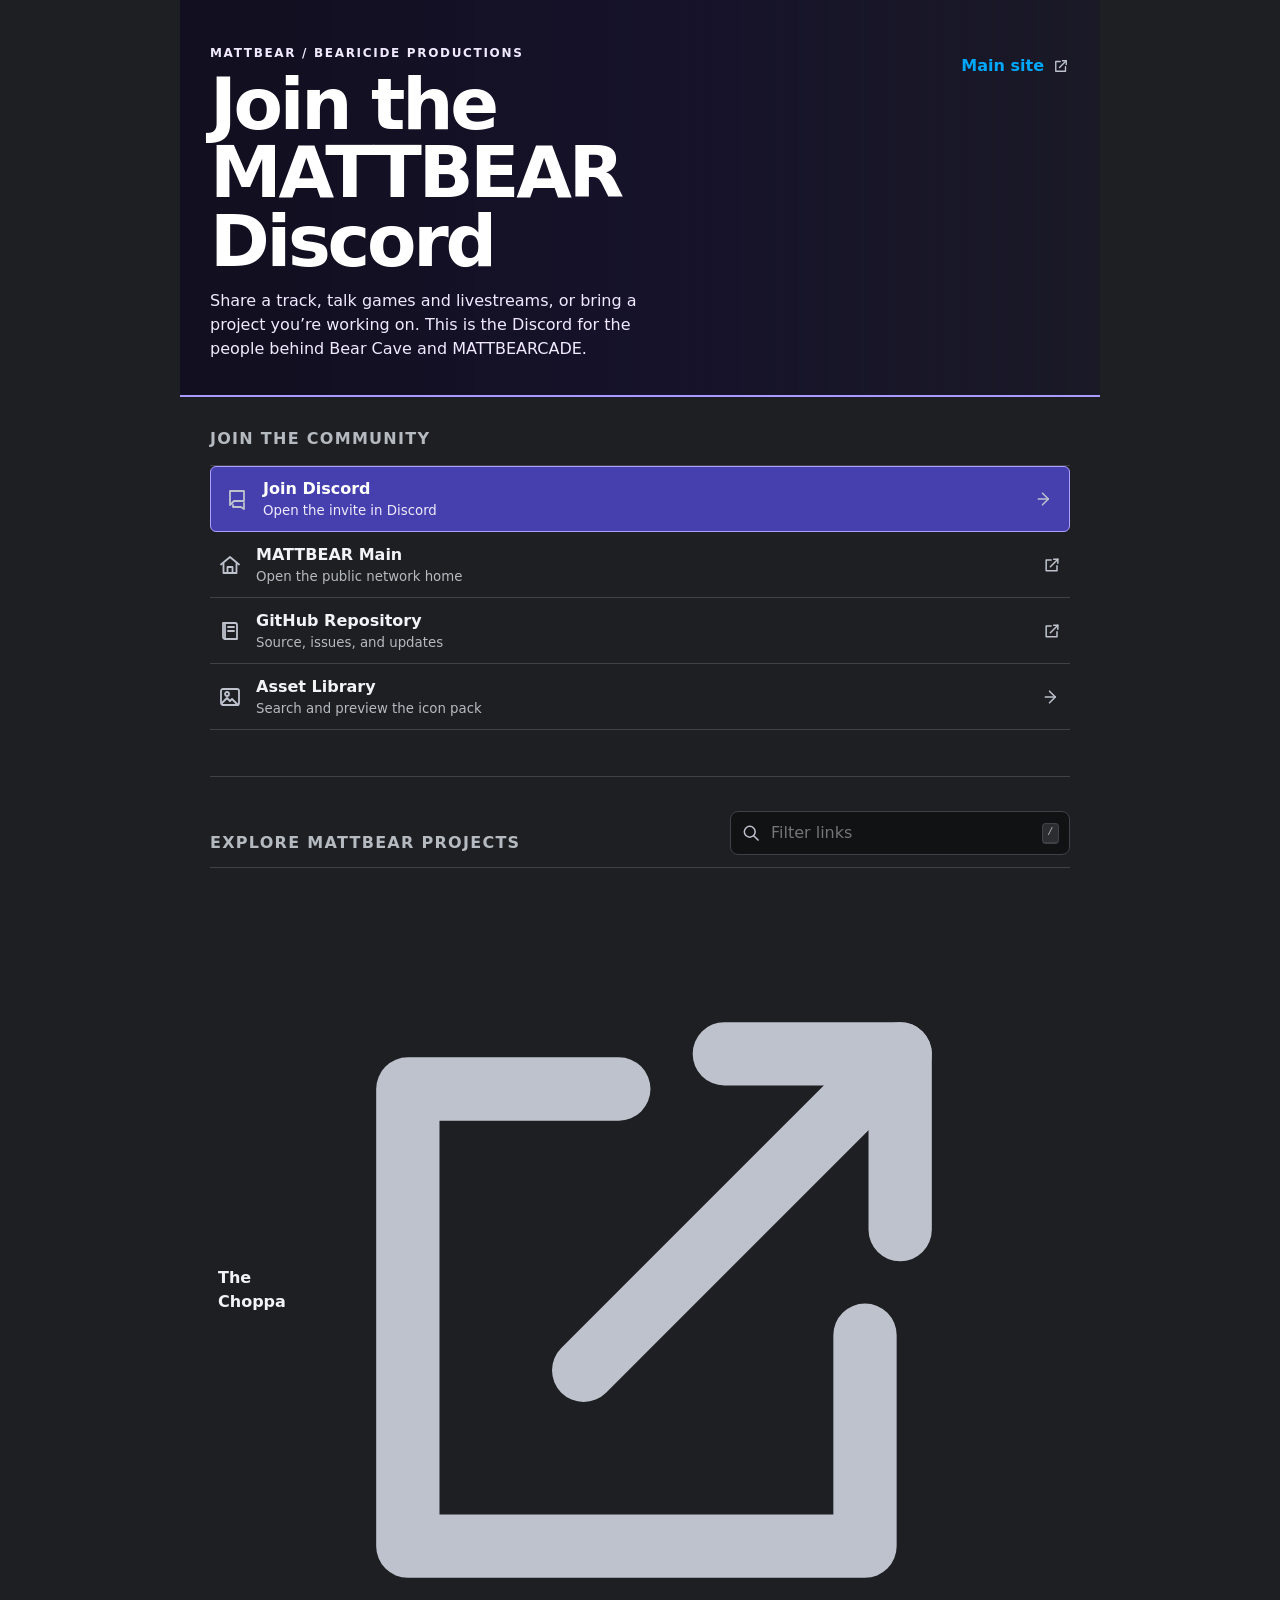
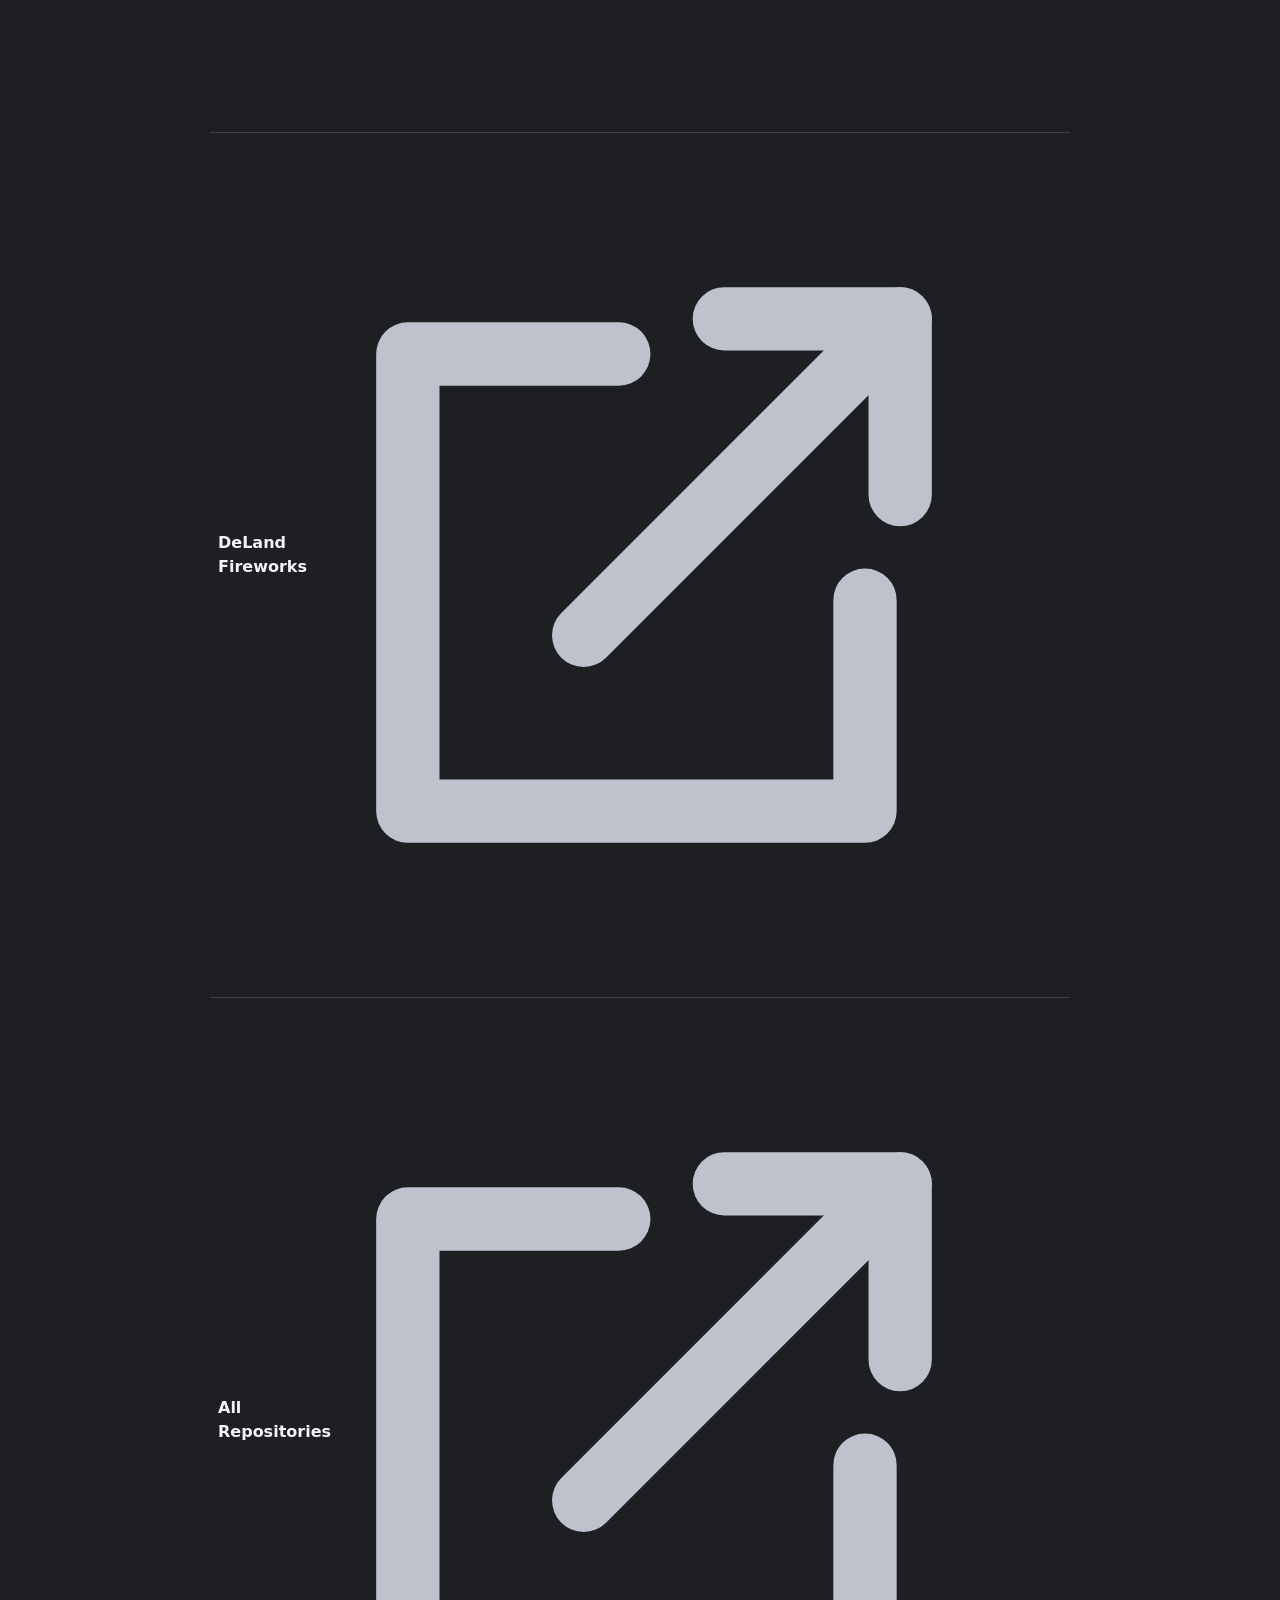
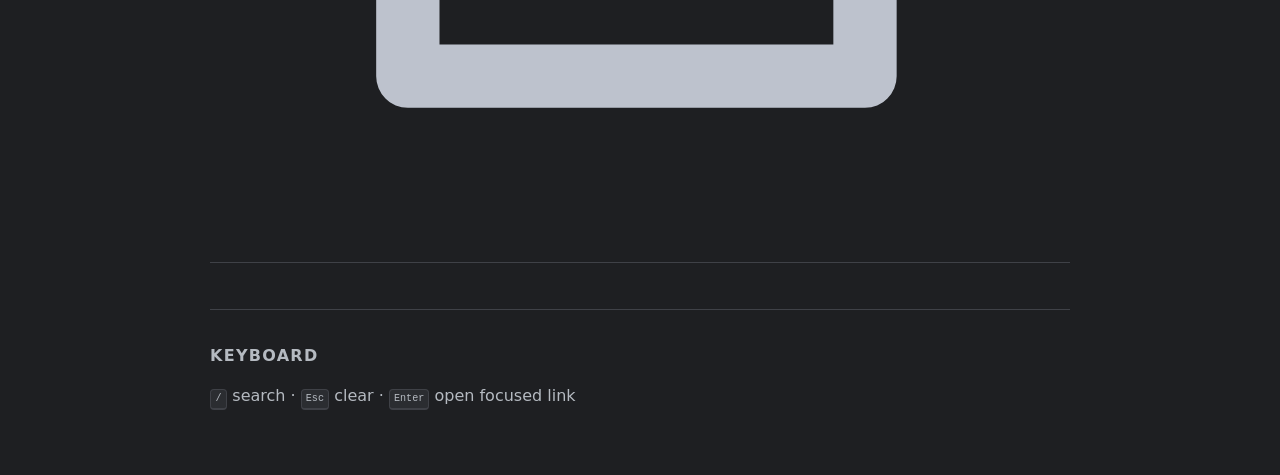
==== commit 587f9bae: "Update Discord invite and connect the community page" ====
--- a/index.html
+++ b/index.html
@@ -3,171 +3,98 @@
 <head>
   <meta charset="utf-8">
   <meta name="viewport" content="width=device-width,initial-scale=1,viewport-fit=cover">
-  <title>MATTBEAR Discord Den</title>
-  <meta name="description" content="Enter the MATTBEAR Discord Den: music, games, experiments, community projects, and useful links.">
-  <meta name="theme-color" content="#171429">
+  <title>MATTBEAR Discord Community</title>
+  <meta name="description" content="Join the MATTBEAR Discord to talk music, browser games, livestreams, and creative projects.">
+  <meta name="theme-color" content="#1e1f22">
   <meta name="robots" content="index,follow">
   <link rel="canonical" href="https://bearicide.github.io/discord-/">
-  <meta property="og:title" content="MATTBEAR Discord Den">
-  <meta property="og:description" content="Come build cool stuff with us. Music, games, experiments, and community projects.">
+  <meta property="og:title" content="MATTBEAR Discord Community">
+  <meta property="og:description" content="Meet the community behind Bear Cave, MATTBEARCADE, and Bearicide Productions.">
   <meta property="og:type" content="website">
   <meta property="og:url" content="https://bearicide.github.io/discord-/">
-  <link rel="preconnect" href="https://fonts.googleapis.com">
-  <link rel="preconnect" href="https://fonts.gstatic.com" crossorigin>
-  <link href="https://fonts.googleapis.com/css2?family=Atkinson+Hyperlegible:wght@400;700&family=Fredoka:wght@500;600;700&display=swap" rel="stylesheet">
   <link rel="stylesheet" href="css/tokens.css">
   <link rel="stylesheet" href="css/components.css">
-  <link rel="stylesheet" href="css/app.css">
-  <script type="application/ld+json">{"@context":"https://schema.org","@type":"WebSite","name":"MATTBEAR Discord Den","url":"https://bearicide.github.io/discord-/"}</script>
+  <link rel="stylesheet" href="css/app.css?v=2">
+  <meta property="og:image" content="https://bearicide.github.io/bear-cave/assets/bear-cave-neon.webp">
+  <script type="application/ld+json">{"@context":"https://schema.org","@type":"WebSite","name":"MATTBEAR Discord Community","url":"https://bearicide.github.io/discord-/"}</script>
 </head>
 <body>
-  <a class="skip-link" href="#main">Skip to the good stuff</a>
-
-  <div class="ambient ambient-one" aria-hidden="true"></div>
-  <div class="ambient ambient-two" aria-hidden="true"></div>
-
-  <header class="topbar">
-    <a class="brand" href="#top" aria-label="MATTBEAR Discord Den home">
-      <span class="brand-bear" aria-hidden="true">🐻</span>
-      <span><strong>MATTBEAR</strong><small>DISCORD DEN</small></span>
+  <a class="skip-link" href="#main">Skip to content</a>
+  <header class="site-header">
+    <div>
+      <p class="eyebrow">MATTBEAR / BEARICIDE PRODUCTIONS</p>
+      <h1>Join the MATTBEAR Discord</h1>
+      <p class="subtitle">Share a track, talk games and livestreams, or bring a project you’re working on. This is the Discord for the people behind Bear Cave and MATTBEARCADE.</p>
+    </div>
+    <a class="header-link" href="https://bearicide.github.io/" aria-label="Open the main MATTBEAR site">
+      Main site <img src="icons/navigation/external-link.svg" alt="" width="18" height="18">
     </a>
-    <div class="topbar-actions">
-      <button class="light-switch" id="light-switch" type="button" aria-pressed="false">
-        <span aria-hidden="true">✦</span><span>Change the lights</span>
-      </button>
-      <a class="main-link" href="https://bearicide.github.io/">
-        MAIN <img class="icon icon-small" src="icons/navigation/external-link.svg" alt="">
-      </a>
-    </div>
   </header>
 
   <main id="main">
-    <section class="hero" id="top" aria-labelledby="hero-heading">
-      <p class="kicker">HIBERNATION IS OPEN</p>
-      <h1 id="hero-heading">You found<br><span>the den.</span></h1>
-      <p class="hero-copy">Music toys, odd little games, community projects, experiments, and people who would rather make something than just talk about making it.</p>
-
-      <div class="hero-actions">
-        <a class="big-button join-button" id="discord-link" href="#" aria-describedby="discord-status">
-          <img class="icon icon-medium" src="icons/community/messages.svg" alt="">
-          <span><strong>COME ON IN</strong><small id="discord-status">Discord invite needs configuration</small></span>
-          <img class="icon icon-small" src="icons/navigation/forward.svg" alt="">
+    <section class="quick-actions" aria-labelledby="quick-heading">
+      <h2 id="quick-heading">Join the community</h2>
+      <div class="action-list">
+        <a class="action-row primary" id="discord-link" href="https://discord.gg/xcX5knzmZA" aria-describedby="discord-status">
+          <img src="icons/community/messages.svg" alt="" width="24" height="24">
+          <span><strong>Join Discord</strong><small id="discord-status">Open the invite in Discord</small></span>
+          <img src="icons/navigation/forward.svg" alt="" width="20" height="20">
         </a>
-        <a class="big-button main-button" href="https://bearicide.github.io/">
-          <img class="icon icon-medium" src="icons/navigation/home.svg" alt="">
-          <span><strong>GO TO MAIN</strong><small>The whole MATTBEAR network</small></span>
-          <img class="icon icon-small" src="icons/navigation/external-link.svg" alt="">
+        <a class="action-row" href="https://bearicide.github.io/">
+          <img src="icons/navigation/home.svg" alt="" width="24" height="24">
+          <span><strong>MATTBEAR Main</strong><small>Open the public network home</small></span>
+          <img src="icons/navigation/external-link.svg" alt="" width="20" height="20">
         </a>
-      </div>
-
-      <div class="signal-strip" aria-label="Community status">
-        <span><i class="signal-dot"></i> OPEN</span>
-        <span>NO SCHEDULE</span>
-        <span>ALWAYS BUILDING</span>
+        <a class="action-row" href="https://github.com/bearicide/discord-">
+          <img src="icons/media/repository.svg" alt="" width="24" height="24">
+          <span><strong>GitHub Repository</strong><small>Source, issues, and updates</small></span>
+          <img src="icons/navigation/external-link.svg" alt="" width="20" height="20">
+        </a>
+        <a class="action-row" href="preview/">
+          <img src="icons/media/image.svg" alt="" width="24" height="24">
+          <span><strong>Asset Library</strong><small>Search and preview the icon pack</small></span>
+          <img src="icons/navigation/forward.svg" alt="" width="20" height="20">
+        </a>
       </div>
     </section>
 
-    <section class="trail-section" aria-labelledby="trail-heading">
-      <div class="section-intro">
-        <div>
-          <p class="kicker">PICK A TRAIL</p>
-          <h2 id="trail-heading">What are you here for?</h2>
-        </div>
+    <section aria-labelledby="links-heading">
+      <div class="section-heading">
+        <h2 id="links-heading">Explore MATTBEAR projects</h2>
         <label class="search-box">
-          <span class="sr-only">Search destinations</span>
-          <img class="icon icon-small" src="icons/navigation/search.svg" alt="">
-          <input id="link-search" type="search" placeholder="Search the den" autocomplete="off">
+          <span class="sr-only">Filter links</span>
+          <img src="icons/navigation/search.svg" alt="" width="20" height="20">
+          <input id="link-search" type="search" placeholder="Filter links" autocomplete="off">
           <kbd>/</kbd>
         </label>
       </div>
-
-      <div class="filter-row" aria-label="Filter destinations">
-        <button class="filter-chip active" type="button" data-filter="all" aria-pressed="true">Everything</button>
-        <button class="filter-chip" type="button" data-filter="music" aria-pressed="false">Music</button>
-        <button class="filter-chip" type="button" data-filter="games" aria-pressed="false">Games</button>
-        <button class="filter-chip" type="button" data-filter="community" aria-pressed="false">Community</button>
-        <button class="filter-chip" type="button" data-filter="code" aria-pressed="false">Code</button>
-      </div>
-
-      <div class="trail-list" id="link-list">
-        <a class="trail-row" href="https://bearicide.github.io/" data-category="community code" data-search="main mattbear hibernation network projects home">
-          <span class="trail-number">01</span>
-          <img class="icon icon-medium" src="icons/navigation/home.svg" alt="">
-          <span class="trail-copy"><strong>MATTBEAR MAIN</strong><small>Start at the front door and wander from there.</small></span>
-          <span class="trail-tag">MAIN</span>
-          <img class="icon icon-small trail-arrow" src="icons/navigation/external-link.svg" alt="">
+      <div class="link-list" id="link-list">
+        <a href="https://bearicide.github.io/the-choppa/" data-search="the choppa music audio launchkey">
+          <span><strong>The Choppa</strong><small>Music tool</small></span><img src="icons/navigation/external-link.svg" alt="">
         </a>
-
-        <a class="trail-row" href="https://bearicide.github.io/the-choppa/" data-category="music code" data-search="the choppa music audio launchkey keyboard effects">
-          <span class="trail-number">02</span>
-          <img class="icon icon-medium" src="icons/media/waveform.svg" alt="">
-          <span class="trail-copy"><strong>THE CHOPPA</strong><small>Play, slice, bend, and make noise.</small></span>
-          <span class="trail-tag">MUSIC</span>
-          <img class="icon icon-small trail-arrow" src="icons/navigation/external-link.svg" alt="">
+        <a href="https://bearicide.github.io/delandfireworks/" data-search="deland fireworks flushing event">
+          <span><strong>DeLand Fireworks</strong><small>Community event</small></span><img src="icons/navigation/external-link.svg" alt="">
         </a>
-
-        <a class="trail-row" href="https://bearicide.github.io/delandfireworks/" data-category="community" data-search="deland fireworks flushing event community">
-          <span class="trail-number">03</span>
-          <img class="icon icon-medium" src="icons/community/megaphone.svg" alt="">
-          <span class="trail-copy"><strong>DELAND FIREWORKS</strong><small>A neighborhood project that became a real event.</small></span>
-          <span class="trail-tag">LOCAL</span>
-          <img class="icon icon-small trail-arrow" src="icons/navigation/external-link.svg" alt="">
-        </a>
-
-        <a class="trail-row" href="https://github.com/bearicide" data-category="code" data-search="github repositories code source experiments">
-          <span class="trail-number">04</span>
-          <img class="icon icon-medium" src="icons/media/repository.svg" alt="">
-          <span class="trail-copy"><strong>THE WORKBENCH</strong><small>Repos, source files, experiments, and unfinished ideas.</small></span>
-          <span class="trail-tag">CODE</span>
-          <img class="icon icon-small trail-arrow" src="icons/navigation/external-link.svg" alt="">
-        </a>
-
-        <a class="trail-row" href="preview/" data-category="code community" data-search="asset library icons svg design resources">
-          <span class="trail-number">05</span>
-          <img class="icon icon-medium" src="icons/media/image.svg" alt="">
-          <span class="trail-copy"><strong>ASSET SHED</strong><small>Icons and reusable pieces from this build.</small></span>
-          <span class="trail-tag">TOOLS</span>
-          <img class="icon icon-small trail-arrow" src="icons/navigation/forward.svg" alt="">
+        <a href="https://github.com/bearicide" data-search="github repositories code projects">
+          <span><strong>All Repositories</strong><small>GitHub profile</small></span><img src="icons/navigation/external-link.svg" alt="">
         </a>
       </div>
-      <p class="empty-state" id="empty-state" hidden>Nothing on that trail yet. Try another one.</p>
+      <p class="empty-state" id="empty-state" hidden>No matching links.</p>
     </section>
 
-    <section class="spark-section" aria-labelledby="spark-heading">
-      <div>
-        <p class="kicker">IDEA BOX</p>
-        <h2 id="spark-heading">Bring one strange idea.</h2>
-        <p id="spark-text">Make something useful that looks like it should not exist.</p>
-      </div>
-      <button class="spark-button" id="spark-button" type="button">
-        <span aria-hidden="true">⚡</span> GIVE ME A SPARK
-      </button>
-    </section>
-
-    <section class="values-section" aria-labelledby="values-heading">
-      <p class="kicker">HOUSE RULES</p>
-      <h2 id="values-heading">Make it. Share it. Help somebody.</h2>
-      <div class="values-line" aria-label="Community values">
-        <span>TRY WEIRD THINGS</span>
-        <span>SHOW THE PROCESS</span>
-        <span>LEAVE IT BETTER</span>
-      </div>
+    <section class="help" aria-labelledby="help-heading">
+      <h2 id="help-heading">Keyboard</h2>
+      <p><kbd>/</kbd> search · <kbd>Esc</kbd> clear · <kbd>Enter</kbd> open focused link</p>
     </section>
   </main>
 
-  <footer>
-    <a href="https://bearicide.github.io/"><span aria-hidden="true">🐻</span> Back to MATTBEAR MAIN</a>
-    <p>Nothing is scheduled. The goal is evolution.</p>
-  </footer>
-
   <nav class="mobile-nav" aria-label="Primary">
-    <a href="https://bearicide.github.io/"><img class="icon" src="icons/navigation/home.svg" alt=""><span>Main</span></a>
-    <a href="#trail-heading"><img class="icon" src="icons/navigation/compass.svg" alt=""><span>Explore</span></a>
-    <button type="button" id="mobile-discord"><img class="icon" src="icons/community/messages.svg" alt=""><span>Discord</span></button>
-    <button type="button" id="mobile-search"><img class="icon" src="icons/navigation/search.svg" alt=""><span>Search</span></button>
+    <a href="https://bearicide.github.io/"><img src="icons/navigation/home.svg" alt=""><span>Main</span></a>
+    <a href="#links-heading"><img src="icons/navigation/compass.svg" alt=""><span>Links</span></a>
+    <a href="https://discord.gg/xcX5knzmZA"><img src="icons/community/messages.svg" alt=""><span>Join Discord</span></a>
+    <button type="button" id="mobile-search"><img src="icons/navigation/search.svg" alt=""><span>Search</span></button>
   </nav>
 
-  <script src="js/config.js"></script>
-  <script src="js/app.js"></script>
+  <script src="js/app.js?v=2"></script>
 </body>
 </html>
--- a/css/app.css
+++ b/css/app.css
@@ -40,3 +40,23 @@
 @media(min-width:760px){body{padding-bottom:0}.mobile-nav{display:none}.site-header,main{padding-left:30px;padding-right:30px}.action-row,.link-list>a{padding-left:8px;padding-right:8px}}
 @media(max-width:620px){.site-header{display:block;padding-top:28px;padding-bottom:26px}.header-link{margin-top:18px}.section-heading{display:block}.search-box{margin-top:12px;width:100%}.help{display:none}}
 @media(prefers-reduced-motion:reduce){html{scroll-behavior:auto}.action-row,.link-list>a{transition:none}}
+
+.site-header{
+  background:linear-gradient(90deg,#120f21 8%,#15112be8 52%,#15112b6e),
+    url(https://bearicide.github.io/bear-cave/assets/bear-cave-neon.webp) center/cover;
+  border-bottom:2px solid #aa9aff;
+}
+.site-header h1{max-width:14ch;color:#fff}
+.site-header .subtitle,.site-header .eyebrow{color:#f1eaff}
+.quick-actions .primary{
+  padding-inline:14px;
+  background:#4540ae;
+  border:1px solid #ad9fff;
+  border-radius:6px;
+}
+.quick-actions .primary:hover,.quick-actions .primary:focus-visible{
+  background:#514ac4;
+  outline:2px solid #e1d9ff;
+  outline-offset:2px;
+}
+.quick-actions .primary small{color:#f1eaff}
